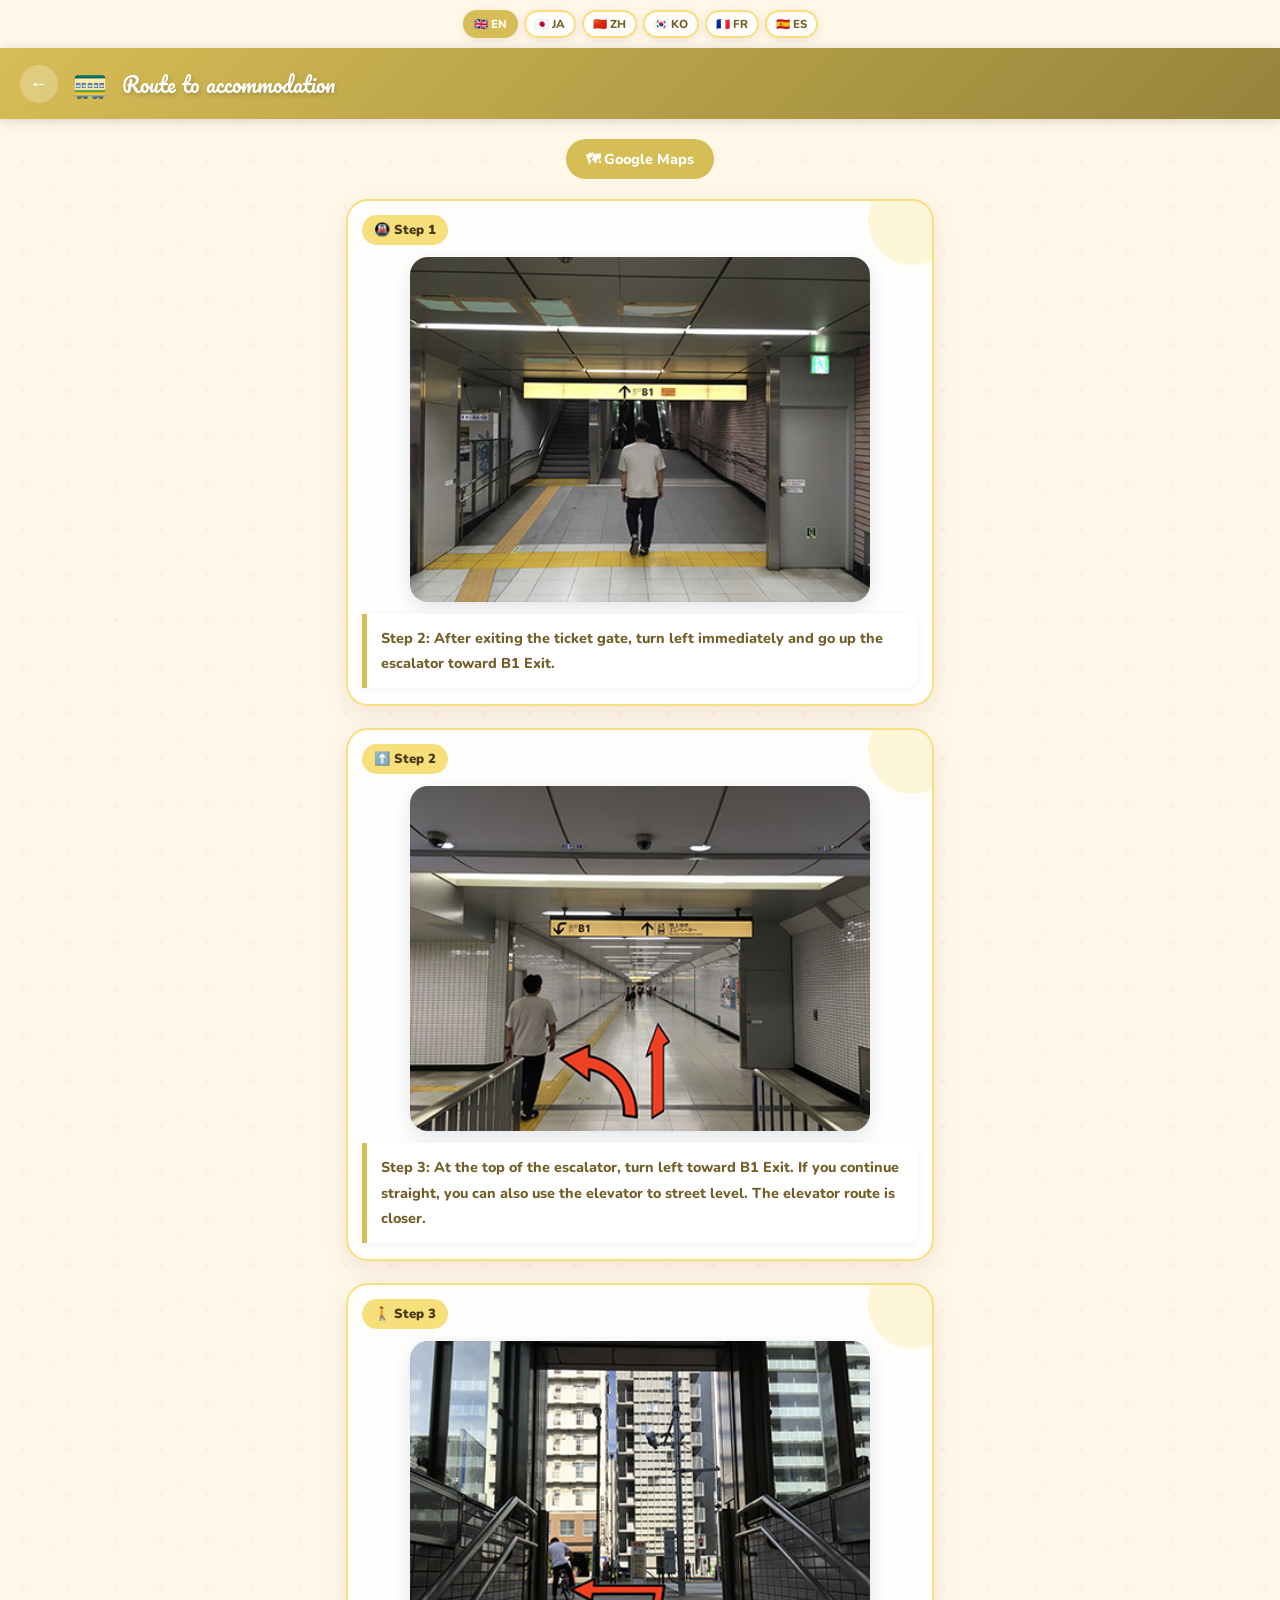
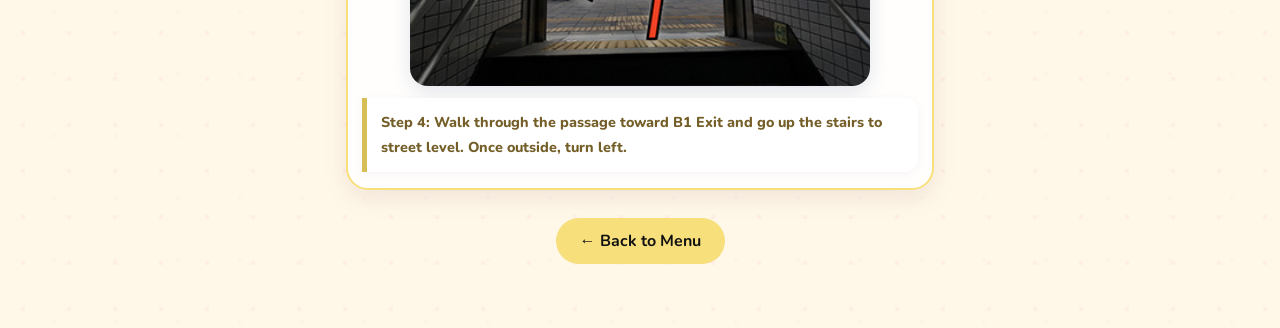
==== access/index.html @ 7f14ea4b "Make access page cuter" ====
<!DOCTYPE html>
<html lang="en">
<head>
<meta charset="UTF-8">
<link rel="icon" href="data:image/svg+xml,<svg xmlns='http://www.w3.org/2000/svg' viewBox='0 0 32 32'><rect width='32' height='32' rx='10' fill='%23fff1f6'/><rect x='20' y='7' width='3' height='6' rx='1.5' fill='none' stroke='%23d9467d' stroke-width='1.6'/><path d='M5,17 Q5,15 7,14 L16,6 L25,14 Q27,15 27,17 Z' fill='none' stroke='%23d9467d' stroke-width='2' stroke-linejoin='round' stroke-linecap='round'/><rect x='7' y='16' width='18' height='11' rx='2.5' fill='none' stroke='%23d9467d' stroke-width='2'/><path d='M14,27 L14,22 Q14,19.5 16,19.5 Q18,19.5 18,22 L18,27' fill='none' stroke='%23d9467d' stroke-width='1.6'/><circle cx='10.5' cy='21' r='2' fill='none' stroke='%23d9467d' stroke-width='1.5'/><circle cx='21.5' cy='21' r='2' fill='none' stroke='%23d9467d' stroke-width='1.5'/></svg>">
<meta name="viewport" content="width=device-width, initial-scale=1.0">
<title>Access — Maison Notle 103</title>
<link href="https://fonts.googleapis.com/css2?family=Nunito:wght@600;700;800;900&family=Pacifico&display=swap" rel="stylesheet">
<style>
  :root{--accent:#d7bd55;--accent-light:#f7df7c;--cream:#fff8e8;--text-dark:#4a3b16;--text-mid:#745f28;}
  *{box-sizing:border-box;margin:0;padding:0;}
  body{font-family:'Nunito',sans-serif;background:var(--cream);color:var(--text-dark);min-height:100vh;}
  .top-bar{background:linear-gradient(135deg,var(--accent) 0%,color-mix(in srgb,var(--accent) 70%,black) 100%);padding:16px 20px;display:flex;align-items:center;gap:14px;position:sticky;top:0;z-index:10;box-shadow:0 2px 12px rgba(0,0,0,0.15);}
  .back-btn{background:rgba(255,255,255,0.25);border:none;border-radius:50%;width:38px;height:38px;display:flex;align-items:center;justify-content:center;cursor:pointer;font-size:1.2rem;color:#fff;text-decoration:none;flex-shrink:0;transition:background 0.2s;}
  .back-btn:hover{background:rgba(255,255,255,0.4);}
  .top-title{font-family:'Pacifico',cursive;font-size:1.3rem;color:#fff;text-shadow:1px 2px 4px rgba(0,0,0,0.2);flex:1;}
  .top-emoji{font-size:1.8rem;}
  .content{padding:20px 16px 44px;max-width:620px;margin:0 auto;}
  .back-footer{text-align:center;margin-top:28px;padding-bottom:20px;}
  .back-footer a{display:inline-flex;align-items:center;gap:8px;color:#111;font-weight:700;font-size:1rem;text-decoration:none;background:var(--accent-light);padding:12px 24px;border-radius:50px;transition:opacity 0.2s;}
  .back-footer a:hover{opacity:0.8;}
  .lang-bar{display:flex;justify-content:center;gap:6px;padding:10px 16px;flex-wrap:wrap;background:var(--cream);}
  .lang-btn{border:2px solid var(--accent-light);background:rgba(255,255,255,0.92);border-radius:50px;padding:4px 9px;font-family:'Nunito',sans-serif;font-size:0.72rem;font-weight:800;color:var(--text-mid);cursor:pointer;transition:all 0.2s;box-shadow:0 2px 8px rgba(120,50,80,0.12);}
  .lang-btn.active{background:var(--accent);border-color:var(--accent);color:#fff;}
  .lang-btn:hover:not(.active){border-color:var(--accent);color:var(--accent);}
  .map-link{display:flex;width:max-content;margin-left:auto;margin-right:auto;align-items:center;gap:6px;margin-bottom:20px;background:var(--accent);color:#fff;text-decoration:none;padding:10px 20px;border-radius:50px;font-size:0.9rem;font-weight:800;transition:opacity 0.2s;}
  .map-link:hover{opacity:0.85;}
  .route-card{background:rgba(255,255,255,0.92);border-radius:22px;padding:14px 14px 16px;margin:18px 0 22px;box-shadow:0 8px 24px rgba(120,50,80,0.10);border:2px solid var(--accent-light);position:relative;overflow:hidden;}
  .route-card::before{content:"";position:absolute;right:-24px;top:-24px;width:88px;height:88px;border-radius:50%;background:var(--accent-light);opacity:.28;}
  .route-step-label{display:inline-flex;align-items:center;gap:6px;background:var(--accent-light);color:var(--text-dark);font-weight:900;font-size:.82rem;padding:6px 12px;border-radius:999px;margin-bottom:12px;position:relative;z-index:1;}
  .route-img{width:88%;max-width:460px;border-radius:18px;margin:0 auto 12px;display:block;box-shadow:0 6px 18px rgba(60,80,120,0.14);}
  .step-caption{background:#fff;border-left:5px solid var(--accent);border-radius:0 14px 14px 0;padding:12px 14px;font-size:0.9rem;line-height:1.75;color:var(--text-mid);font-weight:800;box-shadow:0 2px 10px rgba(120,50,80,0.06);position:relative;z-index:1;}
</style>
  <link rel="stylesheet" href="../assets/cute-pack.css">
  <style id="cute-pack-theme">:root{--cp-chip-a:#f4e5aa;--cp-chip-b:#fdf1f7;--cp-hover-shadow:rgba(241,214,107,.18);--cp-dot-1:rgba(249,168,212,.12);}</style>
</head>
<body>
<div class="lang-bar">
  <button class="lang-btn active" onclick="setLang('en',this)">🇬🇧 EN</button>
  <button class="lang-btn" onclick="setLang('ja',this)">🇯🇵 JA</button>
  <button class="lang-btn" onclick="setLang('zh',this)">🇨🇳 ZH</button>
  <button class="lang-btn" onclick="setLang('ko',this)">🇰🇷 KO</button>
  <button class="lang-btn" onclick="setLang('fr',this)">🇫🇷 FR</button>
  <button class="lang-btn" onclick="setLang('es',this)">🇪🇸 ES</button>
</div>
<div class="top-bar">
  <a href="../" class="back-btn">←</a>
  <span class="top-emoji">🚃</span>
  <div class="top-title">Route to accommodation</div>
</div>
<div class="content">
  <a class="map-link" href="https://maps.app.goo.gl/1h2nFA9giaqgtpFe7" target="_blank" data-i18n="mapLink">🗺 Google Maps</a>

  <div class="route-card">
    <div class="route-step-label">🚇 Step 1</div>
    <img src="./assets/higashi-shinjuku-route-2.jpg" class="route-img" alt="Higashi-Shinjuku route step 2">
    <p class="step-caption" data-i18n="step2">Step 2: After exiting the ticket gate, turn left immediately and go up the escalator toward B1 Exit.</p>
  </div>

  <div class="route-card">
    <div class="route-step-label">⬆️ Step 2</div>
    <img src="./assets/higashi-shinjuku-route-3.jpg" class="route-img" alt="Higashi-Shinjuku route step 3">
    <p class="step-caption" data-i18n="step3">Step 3: At the top of the escalator, turn left toward B1 Exit. If you continue straight, you can also use the elevator to street level. The elevator route is closer.</p>
  </div>

  <div class="route-card">
    <div class="route-step-label">🚶 Step 3</div>
    <img src="./assets/higashi-shinjuku-route-4.jpg" class="route-img" alt="Higashi-Shinjuku route step 4">
    <p class="step-caption" data-i18n="step4">Step 4: Walk through the passage toward B1 Exit and go up the stairs to street level. Once outside, turn left.</p>
  </div>

  <div class="back-footer">
    <a href="../" data-i18n="backToMenu">← Back to Menu</a>
  </div>
</div>
<script>
const S={
  'en':{pageTitle:'Route to accommodation',mapLink:'🗺 Google Maps',backToMenu:'← Back to Menu',step1:'Step 1: Get off at Higashi-Shinjuku Station on the Tokyo Metro Fukutoshin Line. B1 Exit is the closest exit.',step2:'Step 2: After exiting the ticket gate, turn left immediately and go up the escalator toward B1 Exit.',step3:'Step 3: At the top of the escalator, turn left toward B1 Exit. If you continue straight, you can also use the elevator to street level. The elevator route is closer.',step4:'Step 4: Walk through the passage toward B1 Exit and go up the stairs to street level. Once outside, turn left.'},
  'ja':{pageTitle:'宿泊施設までのルート',mapLink:'🗺 Google Maps',backToMenu:'← メニューへ戻る',step1:'1. 東京メトロ副都心線 東新宿駅を下車。B1出口を目指していただくと近いです。',step2:'2. 改札を出てすぐ左へ曲がり、B1出口へのエスカレーターを上ってください。',step3:'3. エスカレーターを上がり左に曲がるとB1出口へ向かいます。そのまままっすぐ進むと地上ゆきエレベーターへ向かいます。エレベーターをご利用いただいた方が近いです。',step4:'4. B1出口へ向かう通路を進み、階段をあがると地上へ出ます。そのまま左に曲がってください。'},
  'zh':{pageTitle:'前往住宿的路线',mapLink:'🗺 Google Maps',backToMenu:'← 返回菜单',step1:'步骤1：在东京Metro副都心线东新宿站下车。前往B1出口最近。',step2:'步骤2：出检票口后马上向左转，乘坐前往B1出口的扶梯上楼。',step3:'步骤3：上扶梯后向左转前往B1出口。继续直走也可以到达通往地面的电梯，乘坐电梯会更近。',step4:'步骤4：沿着通道前往B1出口，上楼梯到地面。到达地面后向左转。'},
  'ko':{pageTitle:'숙소까지 가는 길',mapLink:'🗺 Google Maps',backToMenu:'← 메뉴로 돌아가기',step1:'1단계: 도쿄메트로 후쿠토신선 히가시신주쿠역에서 하차하세요. B1 출구가 가장 가깝습니다.',step2:'2단계: 개찰구를 나와 바로 왼쪽으로 돌아 B1 출구 방면 에스컬레이터를 올라가세요.',step3:'3단계: 에스컬레이터를 올라간 뒤 왼쪽으로 돌면 B1 출구 방향입니다. 그대로 직진하면 지상행 엘리베이터도 이용할 수 있으며, 엘리베이터 이용이 더 가깝습니다.',step4:'4단계: B1 출구 방향 통로를 따라가 계단을 올라 지상으로 나옵니다. 밖으로 나오면 그대로 왼쪽으로 돌아주세요.'},
  'fr':{pageTitle:'Itineraire vers le logement',mapLink:'🗺 Google Maps',backToMenu:'← Retour au menu',step1:'Etape 1 : Descendez a la station Higashi-Shinjuku sur la ligne Tokyo Metro Fukutoshin. La sortie B1 est la plus proche.',step2:'Etape 2 : Apres les portiques, tournez immediatement a gauche et prenez l escalator vers la sortie B1.',step3:'Etape 3 : En haut de l escalator, tournez a gauche vers la sortie B1. En allant tout droit, vous pouvez aussi prendre l ascenseur vers la rue. L ascenseur est plus proche.',step4:'Etape 4 : Avancez dans le passage vers la sortie B1 et montez les escaliers jusqu a la rue. Une fois dehors, tournez a gauche.'},
  'es':{pageTitle:'Ruta al alojamiento',mapLink:'🗺 Google Maps',backToMenu:'← Volver al menú',step1:'Paso 1: Baje en la estacion Higashi-Shinjuku de la linea Tokyo Metro Fukutoshin. La salida B1 es la mas cercana.',step2:'Paso 2: Al salir por las puertas de billetes, gire inmediatamente a la izquierda y suba por la escalera mecanica hacia la salida B1.',step3:'Paso 3: Al subir la escalera mecanica, gire a la izquierda hacia la salida B1. Si sigue recto, tambien puede ir al ascensor hacia la calle. El ascensor es mas cercano.',step4:'Paso 4: Avance por el pasillo hacia la salida B1 y suba las escaleras hasta la calle. Al salir, gire a la izquierda.'}
};
function setLang(l,btn){document.querySelectorAll('.lang-btn').forEach(b=>b.classList.remove('active'));btn.classList.add('active');const t=S[l];if(!t)return;document.querySelectorAll('[data-i18n]').forEach(el=>{const k=el.getAttribute('data-i18n');if(k in t)el.textContent=t[k];});}
setLang('en',document.querySelector('.lang-btn.active'));
</script>
  <script src="../assets/cute-pack.js" defer></script>
</body>
</html>
---- assets/cute-pack.css ----
/* ==== Cute Pack: shared lightweight decorations (no deps) ==== */
:root {
  --cp-chip-a: #eaf6ff;
  --cp-chip-b: #fdf1f7;
  --cp-hover-shadow: rgba(80, 140, 200, .18);
  --cp-dot-1: rgba(140, 190, 240, .10);
  --cp-dot-2: rgba(255, 170, 200, .08);
  --cp-sparkle: #ffb6d1;
}

@media (prefers-reduced-motion: no-preference) {
  .hero-house,
  .hero .mark,
  header.hero .mark,
  body:not(.cp-emergency) .top-emoji,
  body:not(.cp-emergency) .top h1 span[aria-hidden="true"] {
    display: inline-block;
    animation: cp-bob 3s ease-in-out infinite;
    will-change: transform;
  }

  @keyframes cp-bob {
    0%, 100% { transform: translateY(0) rotate(-2deg); }
    50% { transform: translateY(-8px) rotate(2deg); }
  }

  .pl-icon {
    display: inline-block;
    animation: cp-wiggle 4s ease-in-out infinite;
    will-change: transform;
  }

  .pl-btn:nth-child(2) .pl-icon { animation-delay: .6s; }
  .pl-btn:nth-child(3) .pl-icon { animation-delay: 1.2s; }
  .pl-btn:nth-child(4) .pl-icon { animation-delay: 1.8s; }

  @keyframes cp-wiggle {
    0%, 88%, 100% { transform: rotate(0); }
    90% { transform: rotate(-8deg) scale(1.08); }
    94% { transform: rotate(8deg) scale(1.08); }
    98% { transform: rotate(-4deg); }
  }

  .wifi-card,
  .wifi {
    position: relative;
    overflow: hidden;
  }

  .wifi-card::after,
  .wifi::after {
    content: '';
    position: absolute;
    top: 0;
    left: -80%;
    width: 50%;
    height: 100%;
    background: linear-gradient(105deg, transparent, rgba(255,255,255,.35), transparent);
    animation: cp-shine 5s ease-in-out infinite;
    pointer-events: none;
  }

  @keyframes cp-shine {
    0%, 70% { transform: translateX(0); opacity: 1; }
    85%, 100% { transform: translateX(420%); opacity: 1; }
  }

  .cp-reveal {
    opacity: 0;
    transform: translateY(14px) scale(.98);
    transition: opacity .5s ease, transform .5s cubic-bezier(.34, 1.56, .64, 1);
  }

  .cp-reveal.cp-in {
    opacity: 1;
    transform: none;
  }

  .chat-avatar {
    animation: cp-hop 6s ease-in-out infinite;
    will-change: transform;
  }

  @keyframes cp-hop {
    0%, 92%, 100% { transform: translateY(0); }
    94% { transform: translateY(-5px); }
    97% { transform: translateY(0); }
    98.5% { transform: translateY(-2px); }
  }
}

@media (prefers-reduced-motion: reduce) {
  .hero-house,
  .hero .mark,
  header.hero .mark,
  .top-emoji,
  .pl-icon,
  .chat-avatar,
  .wifi-card::after,
  .wifi::after {
    animation: none !important;
  }

  .cp-reveal,
  .cp-reveal.cp-in {
    opacity: 1 !important;
    transform: none !important;
    transition: none !important;
  }
}

.pl-btn,
.chip,
.em-btn,
.lang-btn,
.back-btn,
.back,
.back-footer a,
.maps-btn,
.map-link,
.wifi-row,
.qr-toggle,
.send-btn {
  transition: transform .15s cubic-bezier(.34, 1.56, .64, 1), box-shadow .15s;
}

.pl-btn:active,
.chip:active,
.em-btn:active,
.lang-btn:active,
.back-btn:active,
.back:active,
.back-footer a:active,
.maps-btn:active,
.map-link:active,
.wifi-row:active,
.qr-toggle:active,
.send-btn:active {
  transform: scale(.94);
}

.pl-btn:hover,
.back:hover,
.back-footer a:hover,
.maps-btn:hover,
.map-link:hover,
.wifi-row:hover,
.qr-toggle:hover {
  transform: translateY(-3px) scale(1.02);
  box-shadow: 0 10px 24px var(--cp-hover-shadow);
}

.pl-icon-wrap {
  background: linear-gradient(135deg, var(--cp-chip-a), var(--cp-chip-b)) !important;
  border-radius: 50%;
  box-shadow: inset 0 0 0 3px #fff, 0 3px 8px rgba(120, 160, 220, .15);
}

body {
  background-image:
    radial-gradient(var(--cp-dot-1) 2.5px, transparent 2.5px),
    radial-gradient(var(--cp-dot-2) 2px, transparent 2px);
  background-size: 46px 46px, 62px 62px;
  background-position: 0 0, 23px 31px;
}

.menu-group-title::after {
  content: ' ✦';
  font-size: .7em;
  color: var(--cp-sparkle);
  vertical-align: super;
}
/* ==== /Cute Pack ==== */
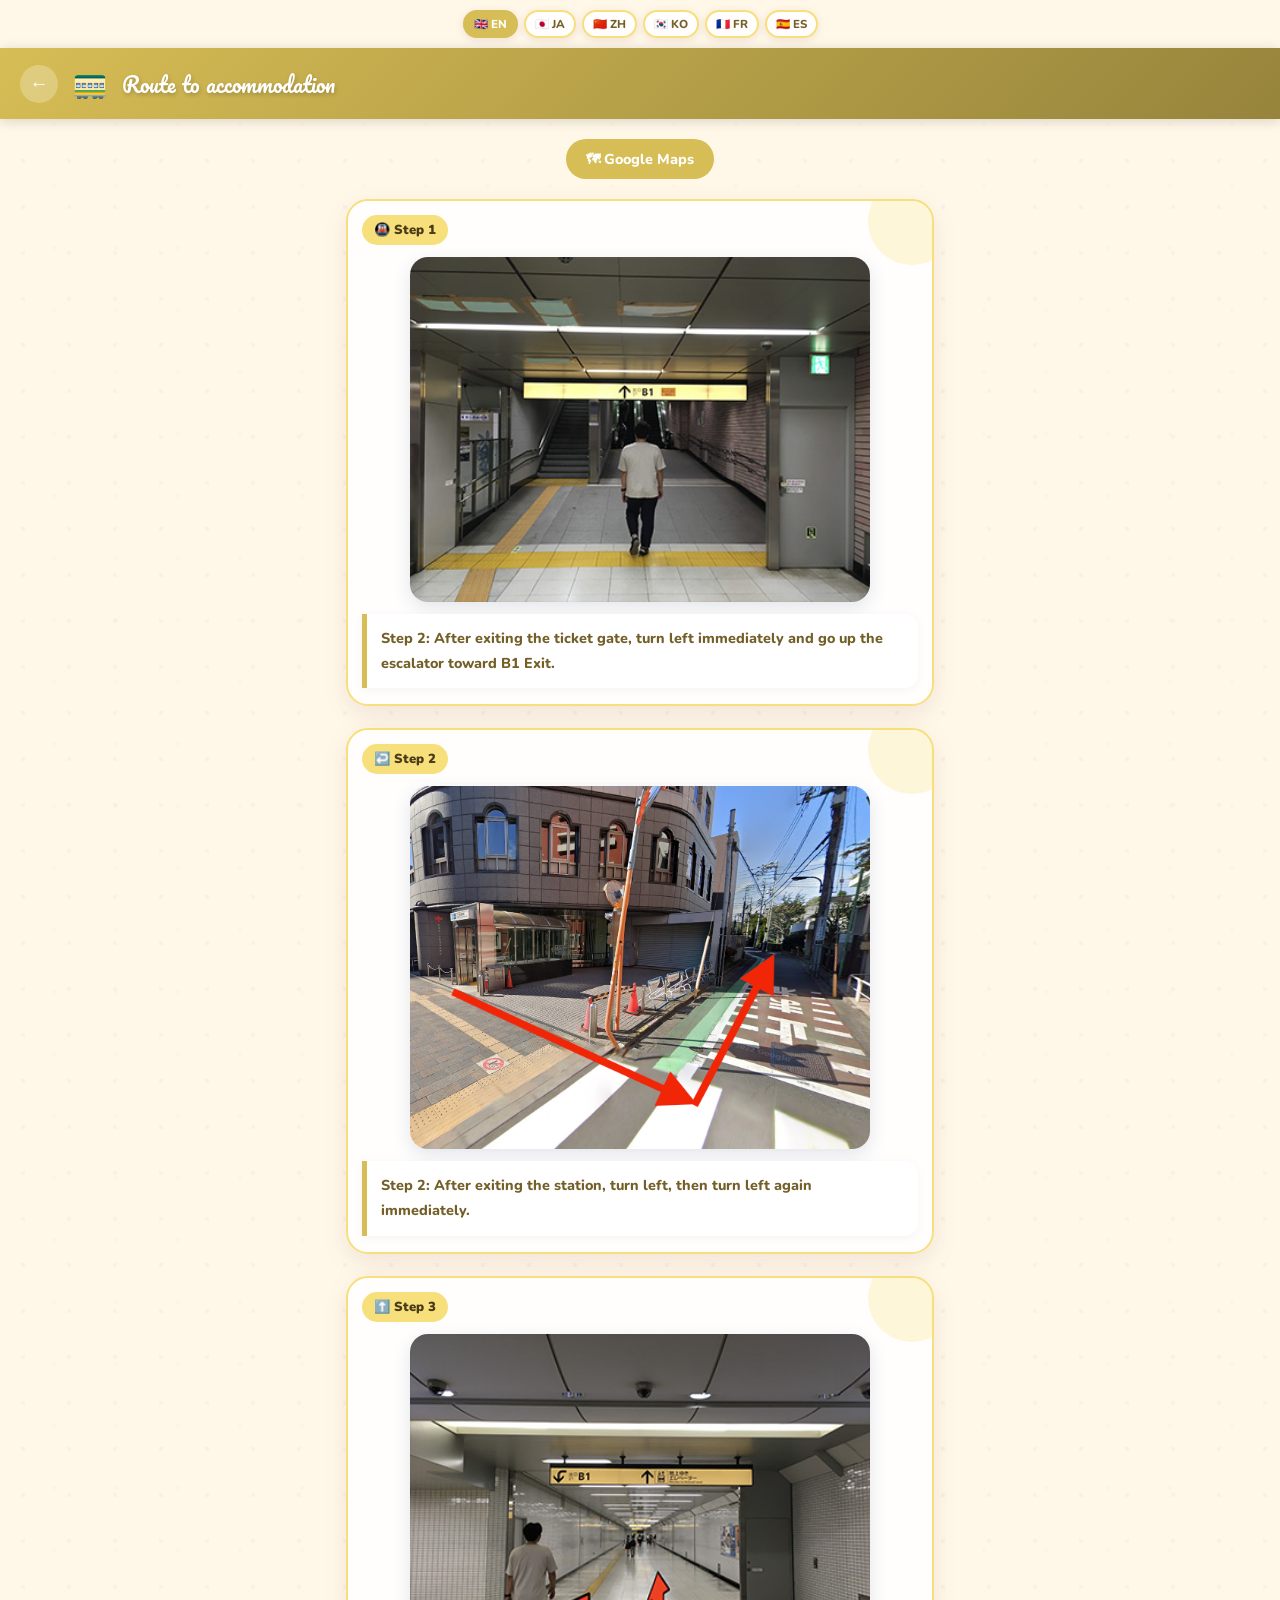
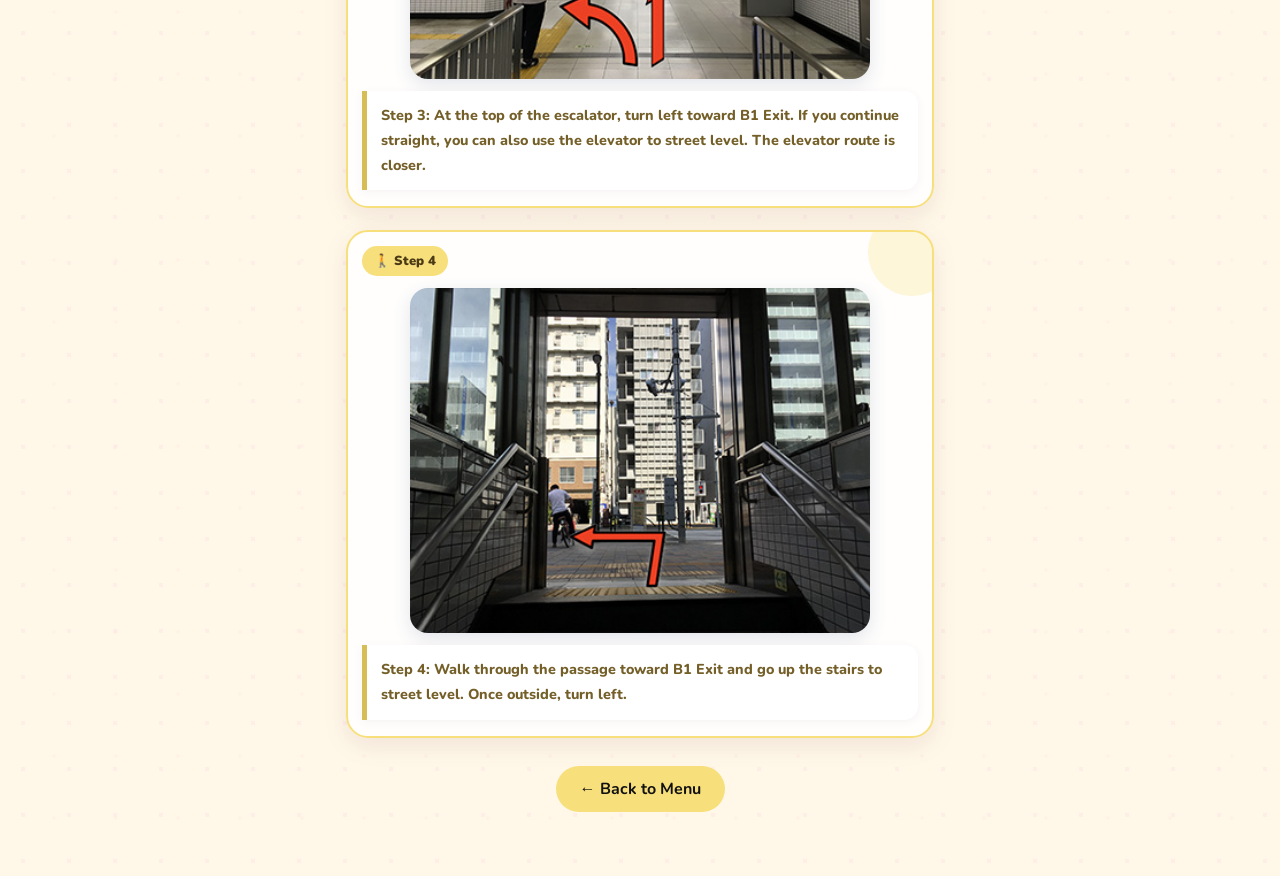
==== commit 07ca0b7f: "Add station turn route step" ====
--- a/access/index.html
+++ b/access/index.html
@@ -53,18 +53,24 @@
 
   <div class="route-card">
     <div class="route-step-label">🚇 Step 1</div>
-    <img src="./assets/higashi-shinjuku-route-2.jpg" class="route-img" alt="Higashi-Shinjuku route step 2">
-    <p class="step-caption" data-i18n="step2">Step 2: After exiting the ticket gate, turn left immediately and go up the escalator toward B1 Exit.</p>
+    <img src="./assets/higashi-shinjuku-route-2.jpg" class="route-img" alt="Higashi-Shinjuku route step 1">
+    <p class="step-caption" data-i18n="step2">Step 1: After exiting the ticket gate, turn left immediately and go up the escalator toward B1 Exit.</p>
   </div>
 
   <div class="route-card">
-    <div class="route-step-label">⬆️ Step 2</div>
+    <div class="route-step-label">↩️ Step 2</div>
+    <img src="[data-uri]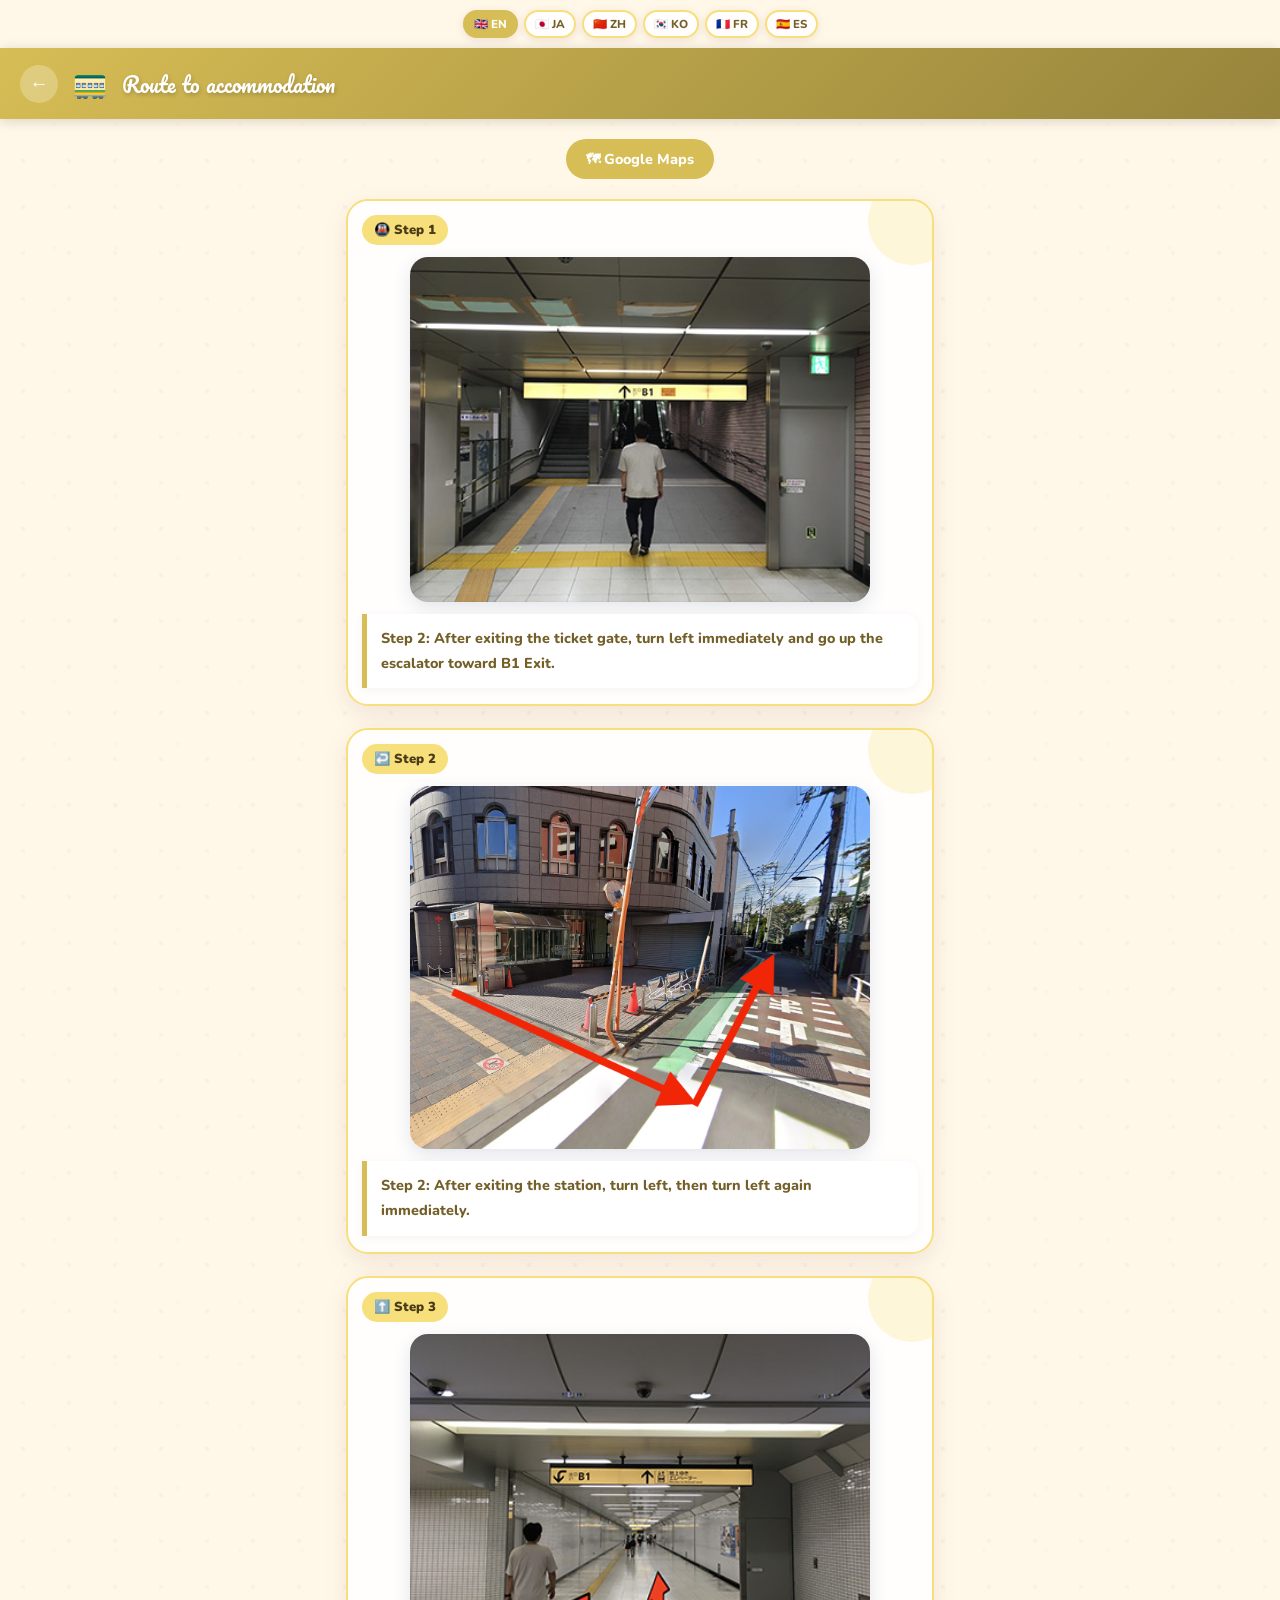
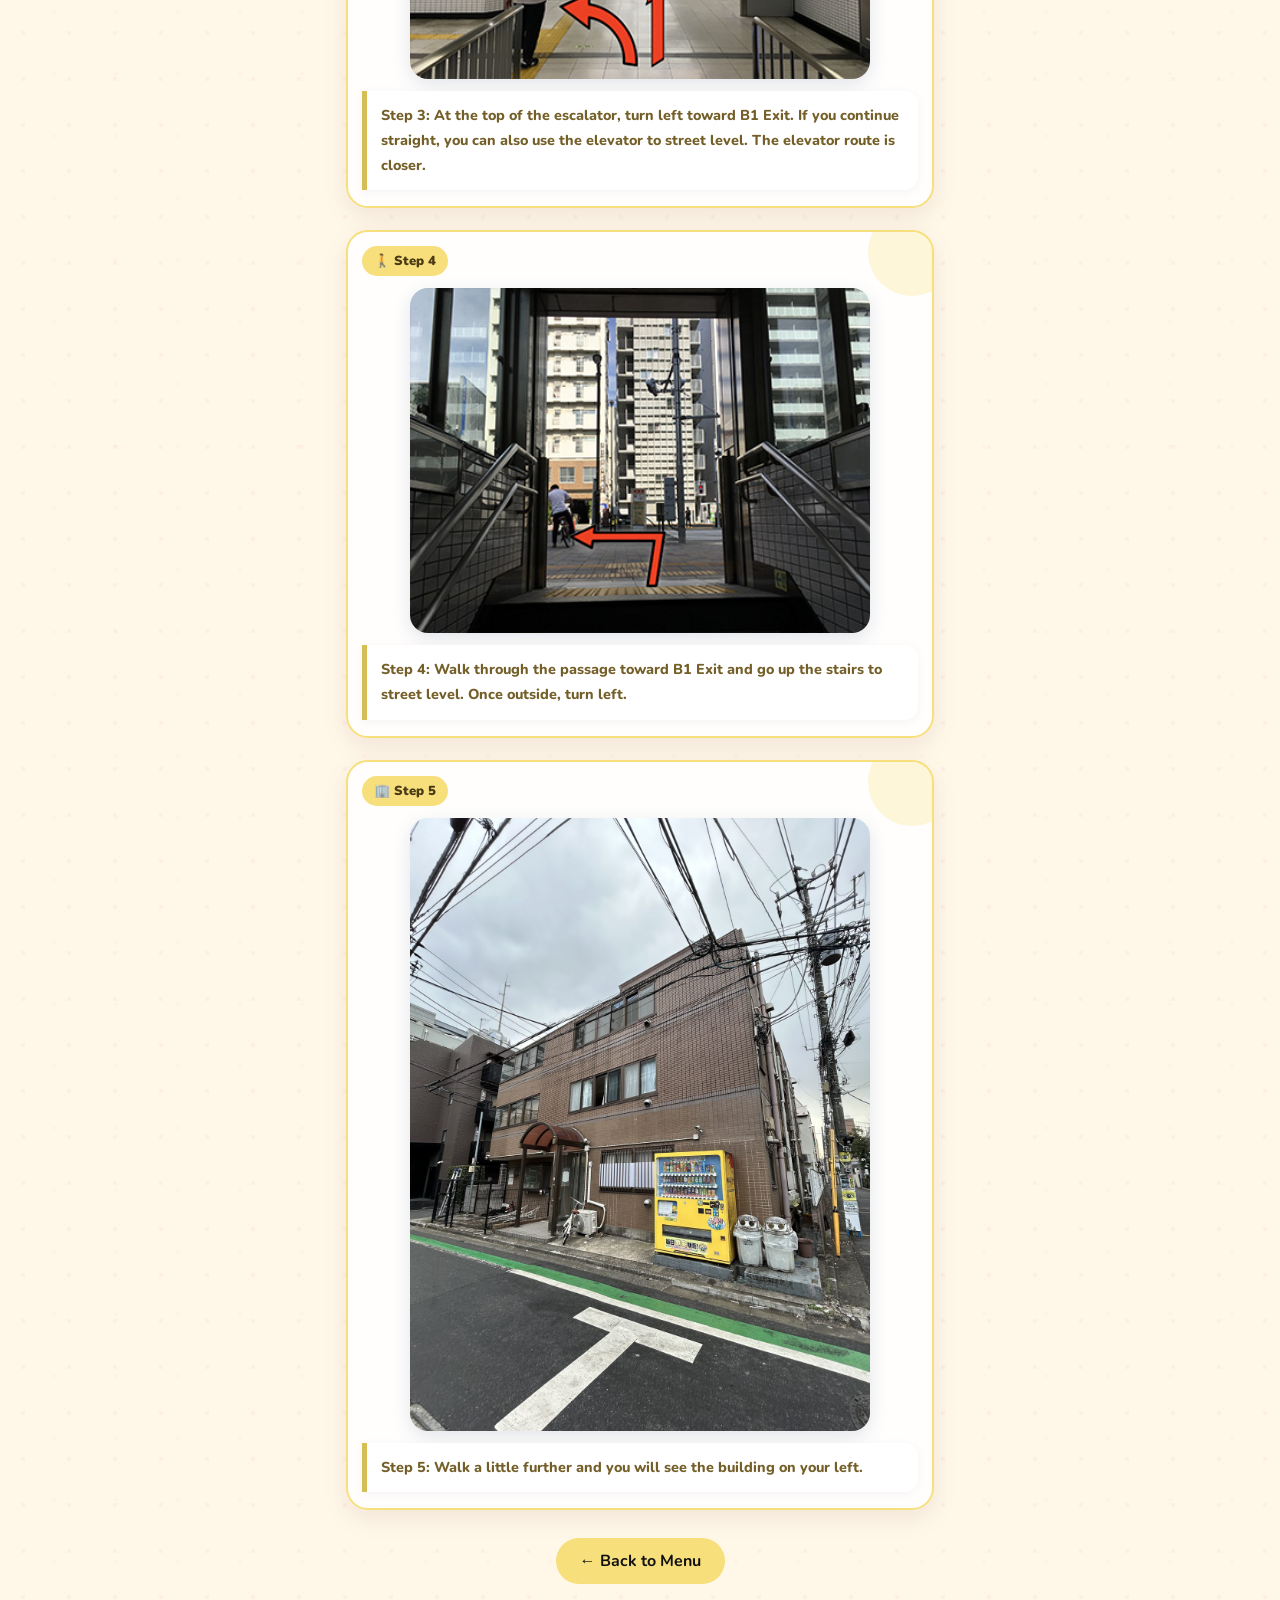
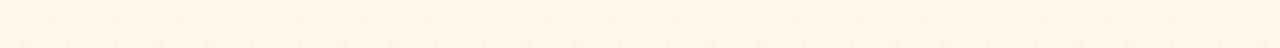
==== commit deb6c18e: "Add building on left route step" ====
--- a/access/index.html
+++ b/access/index.html
@@ -75,6 +75,12 @@
     <p class="step-caption" data-i18n="step4">Step 4: Walk through the passage toward B1 Exit and go up the stairs to street level. Once outside, turn left.</p>
   </div>
 
+  <div class="route-card">
+    <div class="route-step-label">🏢 Step 5</div>
+    <img src="[data-uri]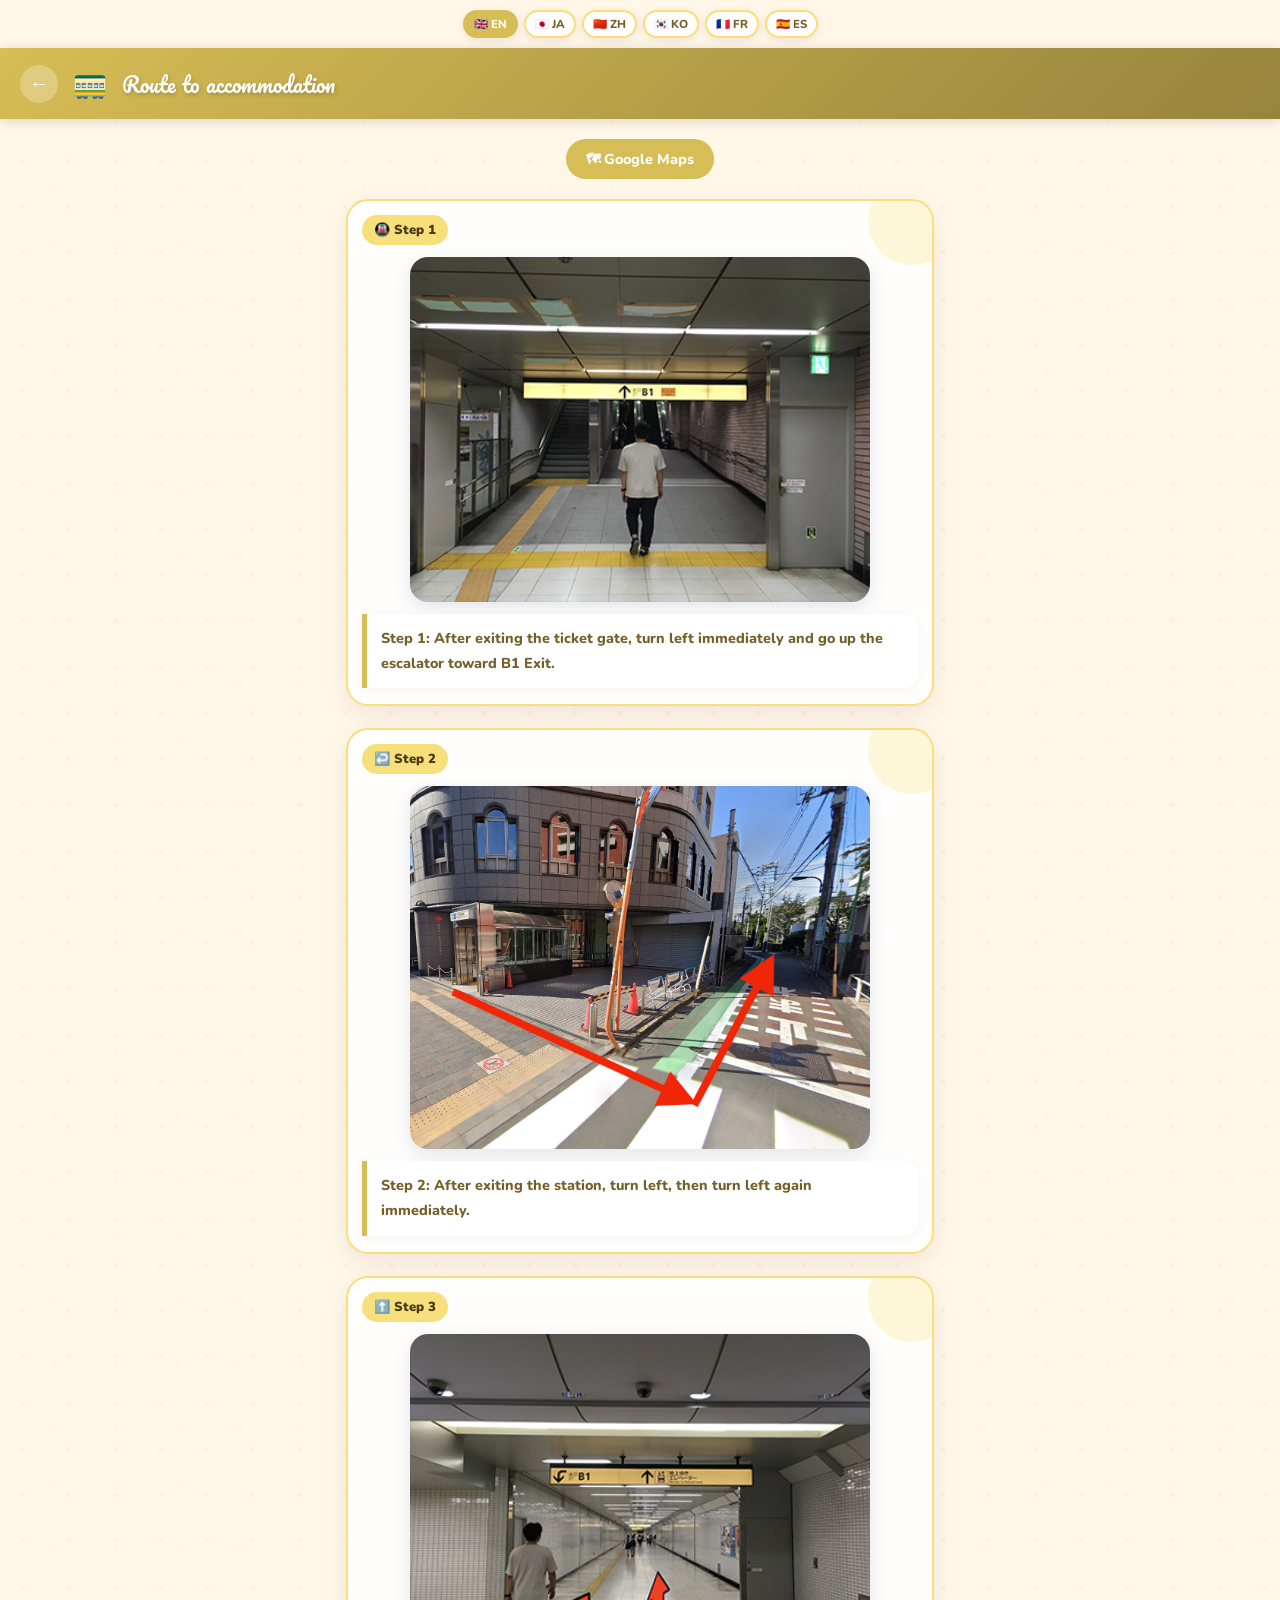
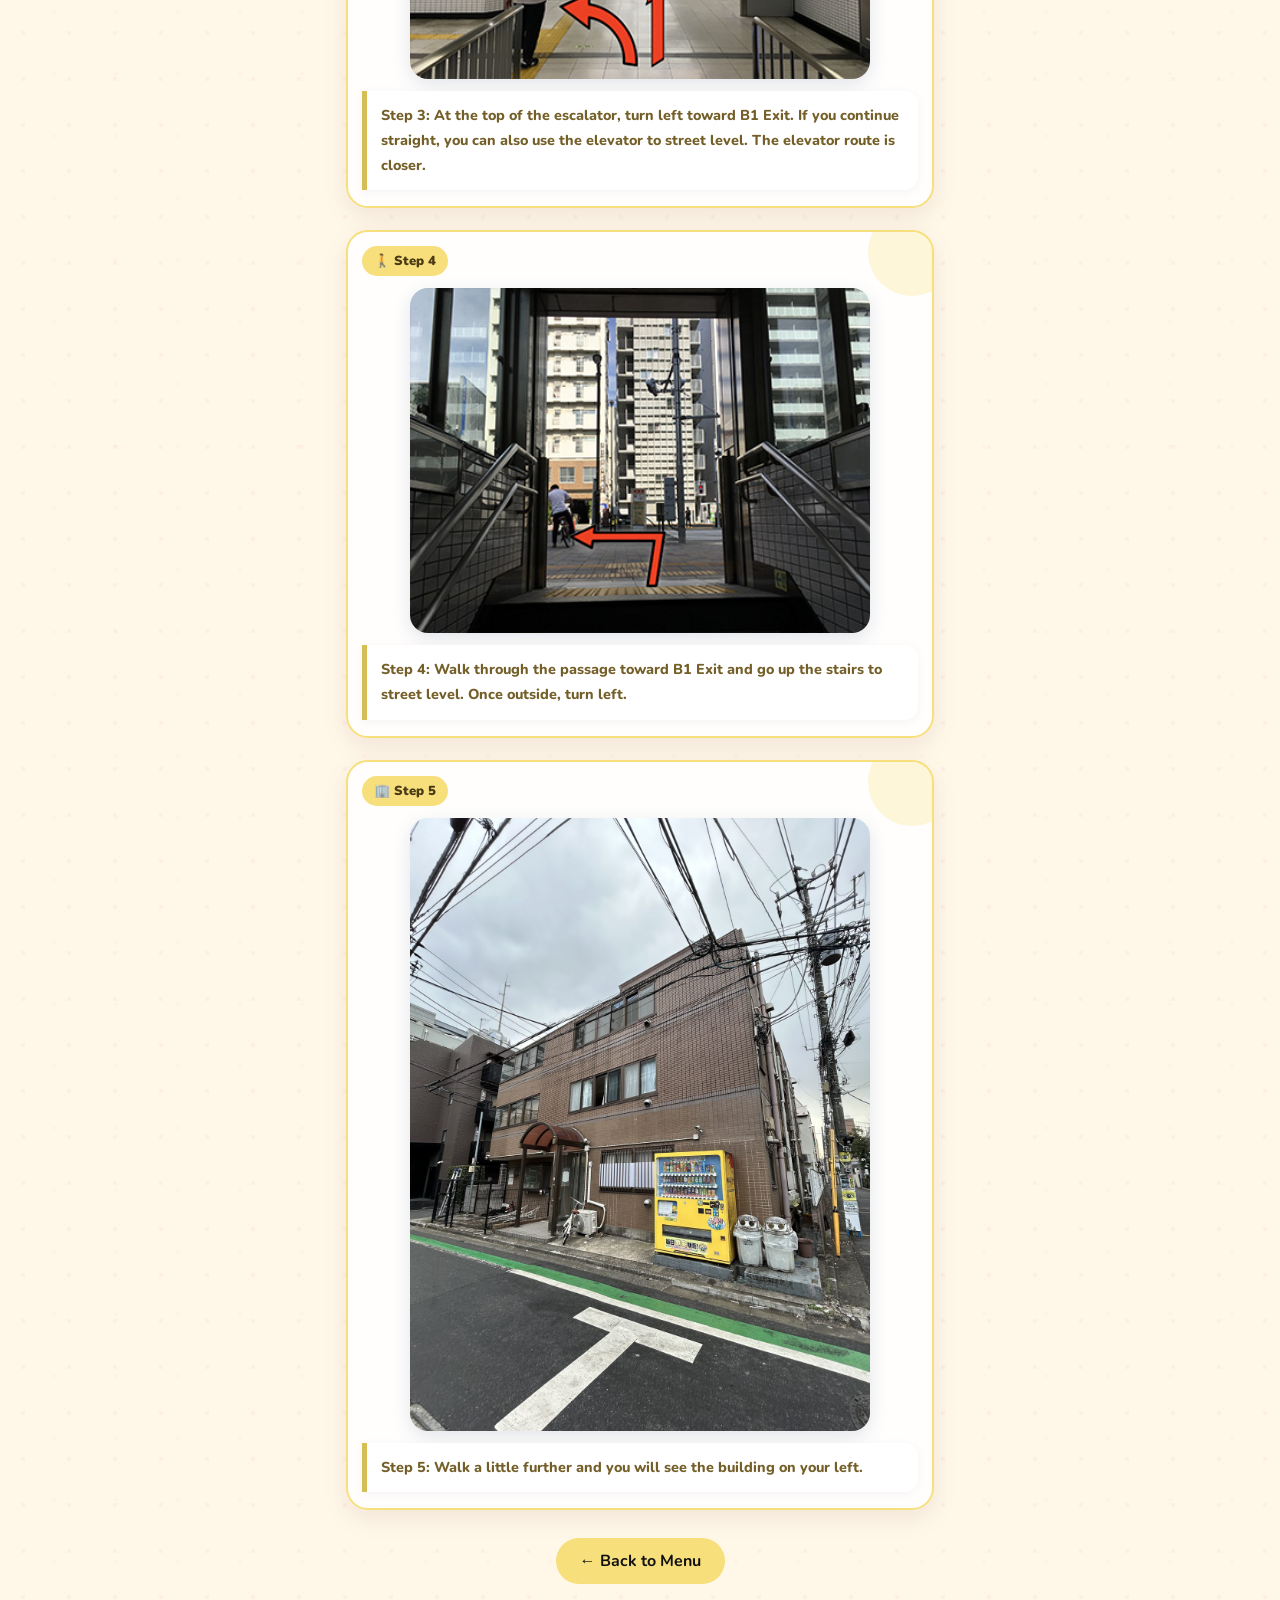
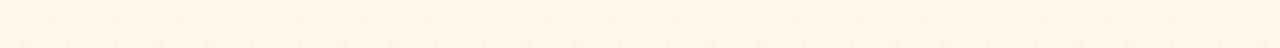
==== commit ad40e6c7: "Fix access step numbering" ====
--- a/access/index.html
+++ b/access/index.html
@@ -54,7 +54,7 @@
   <div class="route-card">
     <div class="route-step-label">🚇 Step 1</div>
     <img src="./assets/higashi-shinjuku-route-2.jpg" class="route-img" alt="Higashi-Shinjuku route step 1">
-    <p class="step-caption" data-i18n="step2">Step 1: After exiting the ticket gate, turn left immediately and go up the escalator toward B1 Exit.</p>
+    <p class="step-caption" data-i18n="step1">Step 1: After exiting the ticket gate, turn left immediately and go up the escalator toward B1 Exit.</p>
   </div>
 
   <div class="route-card">
@@ -87,12 +87,12 @@
 </div>
 <script>
 const S={
-  'en':{pageTitle:'Route to accommodation',mapLink:'🗺 Google Maps',backToMenu:'← Back to Menu',step1:'Step 1: Get off at Higashi-Shinjuku Station on the Tokyo Metro Fukutoshin Line. B1 Exit is the closest exit.',step2:'Step 2: After exiting the ticket gate, turn left immediately and go up the escalator toward B1 Exit.',step3:'Step 3: At the top of the escalator, turn left toward B1 Exit. If you continue straight, you can also use the elevator to street level. The elevator route is closer.',step4:'Step 4: Walk through the passage toward B1 Exit and go up the stairs to street level. Once outside, turn left.'},
-  'ja':{pageTitle:'宿泊施設までのルート',mapLink:'🗺 Google Maps',backToMenu:'← メニューへ戻る',step1:'1. 東京メトロ副都心線 東新宿駅を下車。B1出口を目指していただくと近いです。',step2:'2. 改札を出てすぐ左へ曲がり、B1出口へのエスカレーターを上ってください。',step3:'3. エスカレーターを上がり左に曲がるとB1出口へ向かいます。そのまままっすぐ進むと地上ゆきエレベーターへ向かいます。エレベーターをご利用いただいた方が近いです。',step4:'4. B1出口へ向かう通路を進み、階段をあがると地上へ出ます。そのまま左に曲がってください。'},
-  'zh':{pageTitle:'前往住宿的路线',mapLink:'🗺 Google Maps',backToMenu:'← 返回菜单',step1:'步骤1：在东京Metro副都心线东新宿站下车。前往B1出口最近。',step2:'步骤2：出检票口后马上向左转，乘坐前往B1出口的扶梯上楼。',step3:'步骤3：上扶梯后向左转前往B1出口。继续直走也可以到达通往地面的电梯，乘坐电梯会更近。',step4:'步骤4：沿着通道前往B1出口，上楼梯到地面。到达地面后向左转。'},
-  'ko':{pageTitle:'숙소까지 가는 길',mapLink:'🗺 Google Maps',backToMenu:'← 메뉴로 돌아가기',step1:'1단계: 도쿄메트로 후쿠토신선 히가시신주쿠역에서 하차하세요. B1 출구가 가장 가깝습니다.',step2:'2단계: 개찰구를 나와 바로 왼쪽으로 돌아 B1 출구 방면 에스컬레이터를 올라가세요.',step3:'3단계: 에스컬레이터를 올라간 뒤 왼쪽으로 돌면 B1 출구 방향입니다. 그대로 직진하면 지상행 엘리베이터도 이용할 수 있으며, 엘리베이터 이용이 더 가깝습니다.',step4:'4단계: B1 출구 방향 통로를 따라가 계단을 올라 지상으로 나옵니다. 밖으로 나오면 그대로 왼쪽으로 돌아주세요.'},
-  'fr':{pageTitle:'Itineraire vers le logement',mapLink:'🗺 Google Maps',backToMenu:'← Retour au menu',step1:'Etape 1 : Descendez a la station Higashi-Shinjuku sur la ligne Tokyo Metro Fukutoshin. La sortie B1 est la plus proche.',step2:'Etape 2 : Apres les portiques, tournez immediatement a gauche et prenez l escalator vers la sortie B1.',step3:'Etape 3 : En haut de l escalator, tournez a gauche vers la sortie B1. En allant tout droit, vous pouvez aussi prendre l ascenseur vers la rue. L ascenseur est plus proche.',step4:'Etape 4 : Avancez dans le passage vers la sortie B1 et montez les escaliers jusqu a la rue. Une fois dehors, tournez a gauche.'},
-  'es':{pageTitle:'Ruta al alojamiento',mapLink:'🗺 Google Maps',backToMenu:'← Volver al menú',step1:'Paso 1: Baje en la estacion Higashi-Shinjuku de la linea Tokyo Metro Fukutoshin. La salida B1 es la mas cercana.',step2:'Paso 2: Al salir por las puertas de billetes, gire inmediatamente a la izquierda y suba por la escalera mecanica hacia la salida B1.',step3:'Paso 3: Al subir la escalera mecanica, gire a la izquierda hacia la salida B1. Si sigue recto, tambien puede ir al ascensor hacia la calle. El ascensor es mas cercano.',step4:'Paso 4: Avance por el pasillo hacia la salida B1 y suba las escaleras hasta la calle. Al salir, gire a la izquierda.'}
+  'en':{pageTitle:'Route to accommodation',mapLink:'🗺 Google Maps',backToMenu:'← Back to Menu',step1:'Step 1: After exiting the ticket gate, turn left immediately and go up the escalator toward B1 Exit.',step2:'Step 2: After exiting the ticket gate, turn left immediately and go up the escalator toward B1 Exit.',step3:'Step 3: At the top of the escalator, turn left toward B1 Exit. If you continue straight, you can also use the elevator to street level. The elevator route is closer.',step4:'Step 4: Walk through the passage toward B1 Exit and go up the stairs to street level. Once outside, turn left.'},
+  'ja':{pageTitle:'宿泊施設までのルート',mapLink:'🗺 Google Maps',backToMenu:'← メニューへ戻る',step1:'1. 改札を出てすぐ左へ曲がり、B1出口へのエスカレーターを上ってください。',step2:'2. 改札を出てすぐ左へ曲がり、B1出口へのエスカレーターを上ってください。',step3:'3. エスカレーターを上がり左に曲がるとB1出口へ向かいます。そのまままっすぐ進むと地上ゆきエレベーターへ向かいます。エレベーターをご利用いただいた方が近いです。',step4:'4. B1出口へ向かう通路を進み、階段をあがると地上へ出ます。そのまま左に曲がってください。'},
+  'zh':{pageTitle:'前往住宿的路线',mapLink:'🗺 Google Maps',backToMenu:'← 返回菜单',step1:'步骤1：出检票口后马上向左转，乘坐前往B1出口的扶梯上楼。',step2:'步骤2：出检票口后马上向左转，乘坐前往B1出口的扶梯上楼。',step3:'步骤3：上扶梯后向左转前往B1出口。继续直走也可以到达通往地面的电梯，乘坐电梯会更近。',step4:'步骤4：沿着通道前往B1出口，上楼梯到地面。到达地面后向左转。'},
+  'ko':{pageTitle:'숙소까지 가는 길',mapLink:'🗺 Google Maps',backToMenu:'← 메뉴로 돌아가기',step1:'1단계: 개찰구를 나와 바로 왼쪽으로 돌아 B1 출구 방면 에스컬레이터를 올라가세요.',step2:'2단계: 개찰구를 나와 바로 왼쪽으로 돌아 B1 출구 방면 에스컬레이터를 올라가세요.',step3:'3단계: 에스컬레이터를 올라간 뒤 왼쪽으로 돌면 B1 출구 방향입니다. 그대로 직진하면 지상행 엘리베이터도 이용할 수 있으며, 엘리베이터 이용이 더 가깝습니다.',step4:'4단계: B1 출구 방향 통로를 따라가 계단을 올라 지상으로 나옵니다. 밖으로 나오면 그대로 왼쪽으로 돌아주세요.'},
+  'fr':{pageTitle:'Itineraire vers le logement',mapLink:'🗺 Google Maps',backToMenu:'← Retour au menu',step1:'Etape 1 : Apres les portiques, tournez immediatement a gauche et prenez l escalator vers la sortie B1.',step2:'Etape 2 : Apres les portiques, tournez immediatement a gauche et prenez l escalator vers la sortie B1.',step3:'Etape 3 : En haut de l escalator, tournez a gauche vers la sortie B1. En allant tout droit, vous pouvez aussi prendre l ascenseur vers la rue. L ascenseur est plus proche.',step4:'Etape 4 : Avancez dans le passage vers la sortie B1 et montez les escaliers jusqu a la rue. Une fois dehors, tournez a gauche.'},
+  'es':{pageTitle:'Ruta al alojamiento',mapLink:'🗺 Google Maps',backToMenu:'← Volver al menú',step1:'Paso 1: Al salir por las puertas de billetes, gire inmediatamente a la izquierda y suba por la escalera mecanica hacia la salida B1.',step2:'Paso 2: Al salir por las puertas de billetes, gire inmediatamente a la izquierda y suba por la escalera mecanica hacia la salida B1.',step3:'Paso 3: Al subir la escalera mecanica, gire a la izquierda hacia la salida B1. Si sigue recto, tambien puede ir al ascensor hacia la calle. El ascensor es mas cercano.',step4:'Paso 4: Avance por el pasillo hacia la salida B1 y suba las escaleras hasta la calle. Al salir, gire a la izquierda.'}
 };
 function setLang(l,btn){document.querySelectorAll('.lang-btn').forEach(b=>b.classList.remove('active'));btn.classList.add('active');const t=S[l];if(!t)return;document.querySelectorAll('[data-i18n]').forEach(el=>{const k=el.getAttribute('data-i18n');if(k in t)el.textContent=t[k];});}
 setLang('en',document.querySelector('.lang-btn.active'));
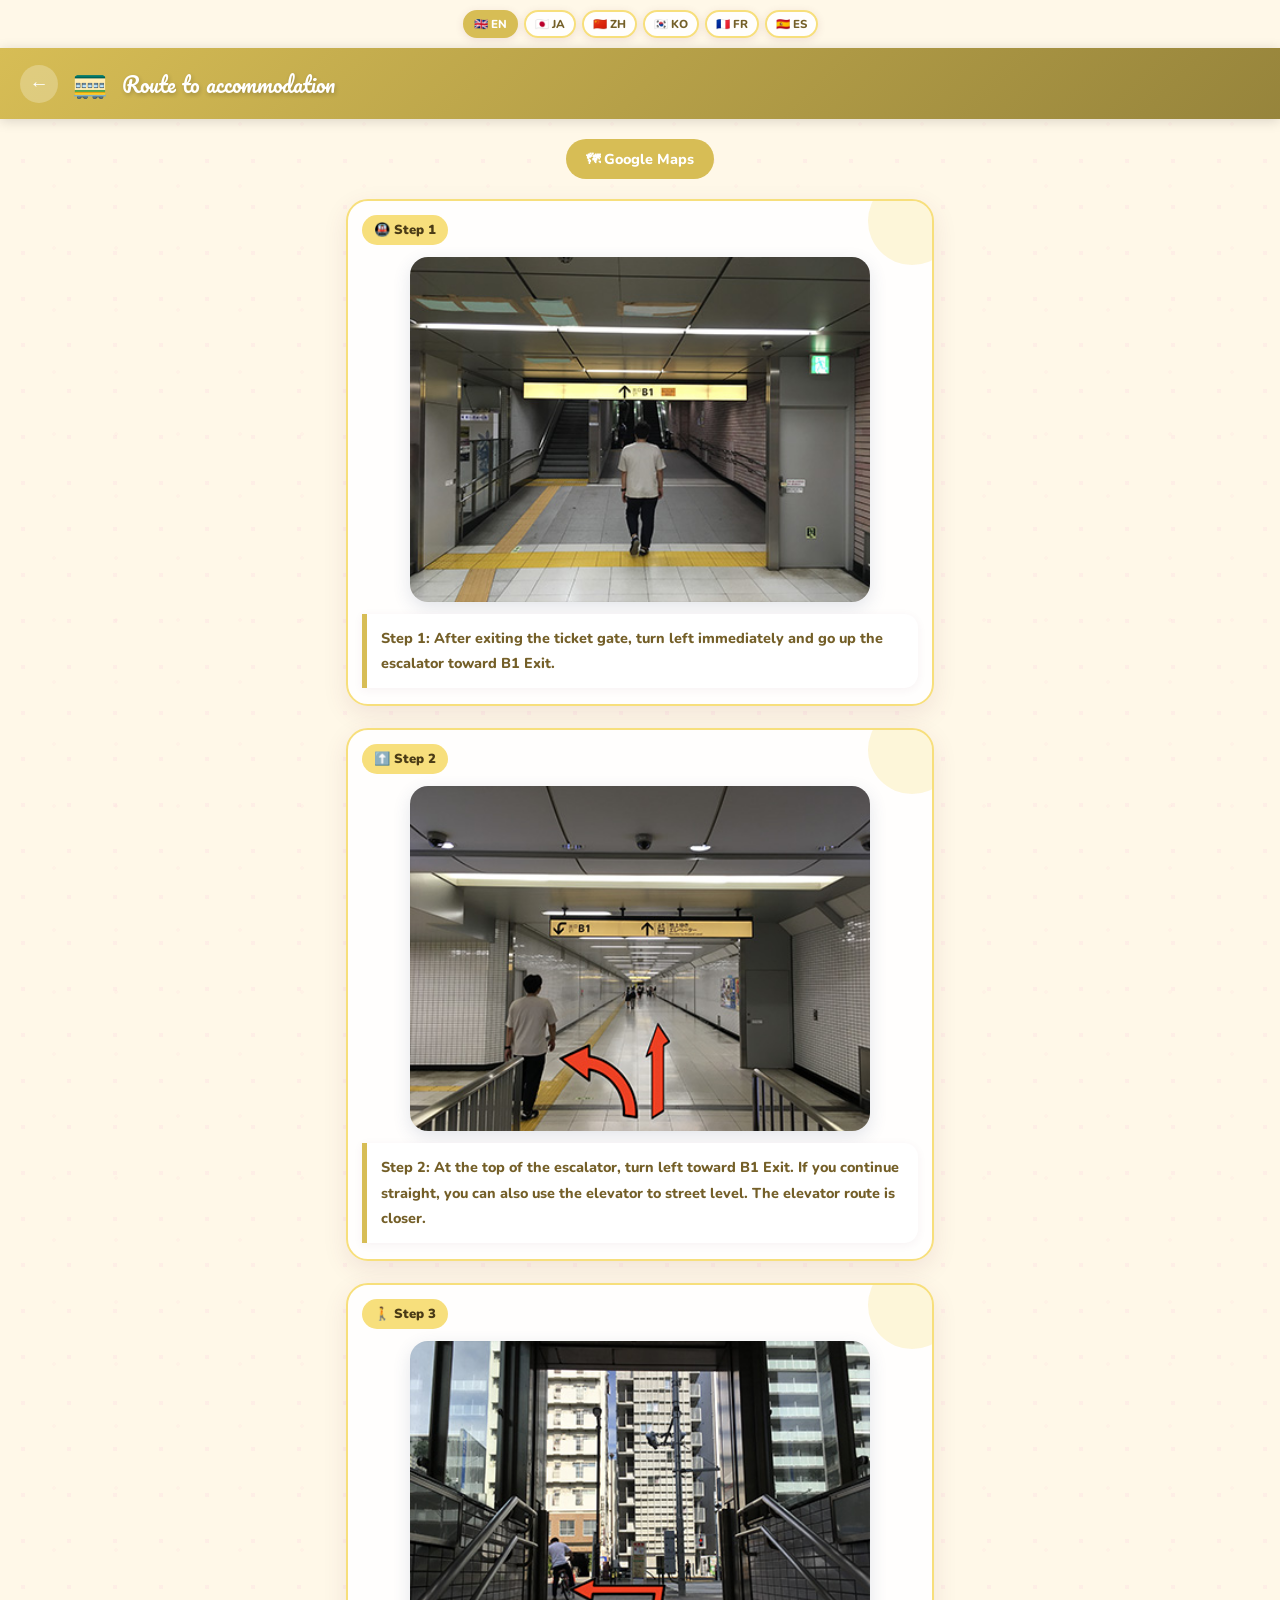
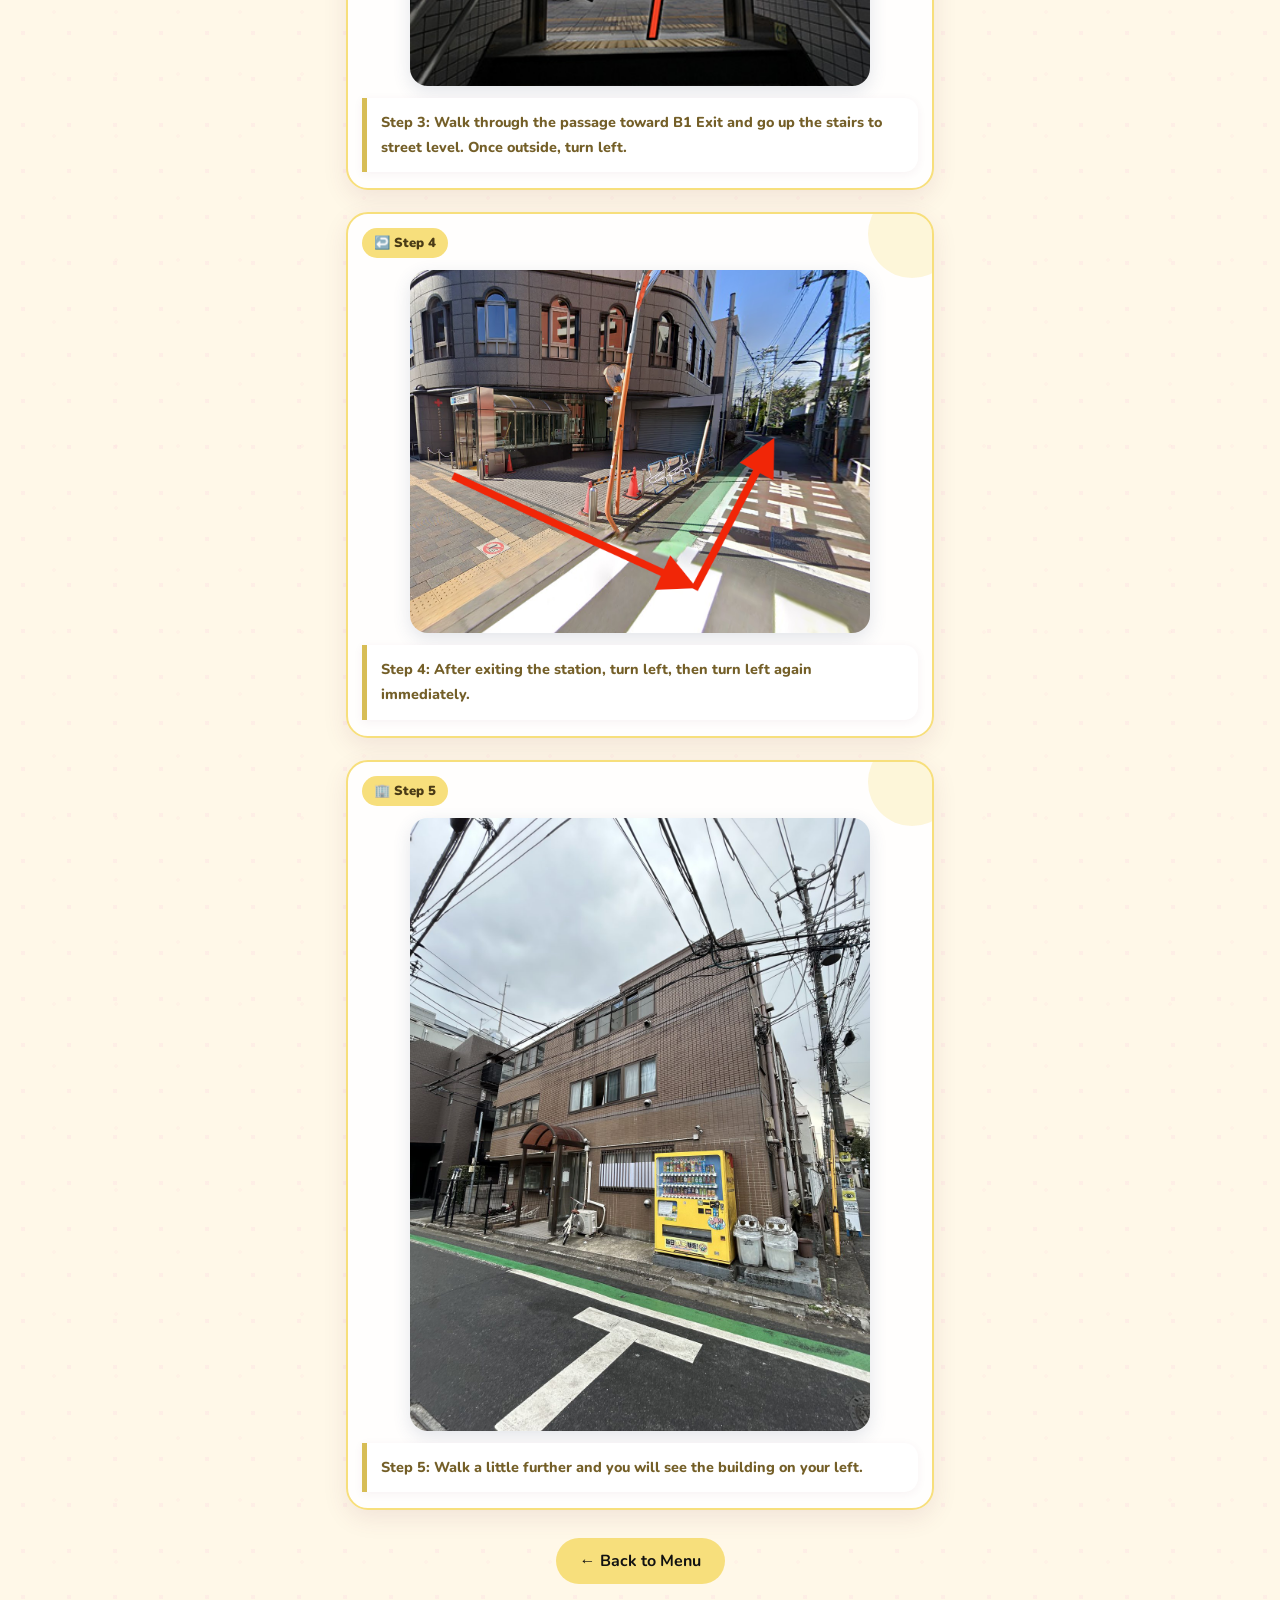
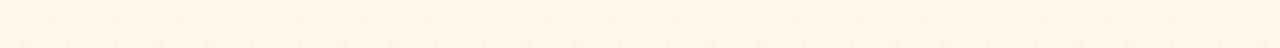
==== commit 87a40960: "Reorder access route steps" ====
--- a/access/index.html
+++ b/access/index.html
@@ -58,21 +58,21 @@
   </div>
 
   <div class="route-card">
-    <div class="route-step-label">↩️ Step 2</div>
-    <img src="[data-uri]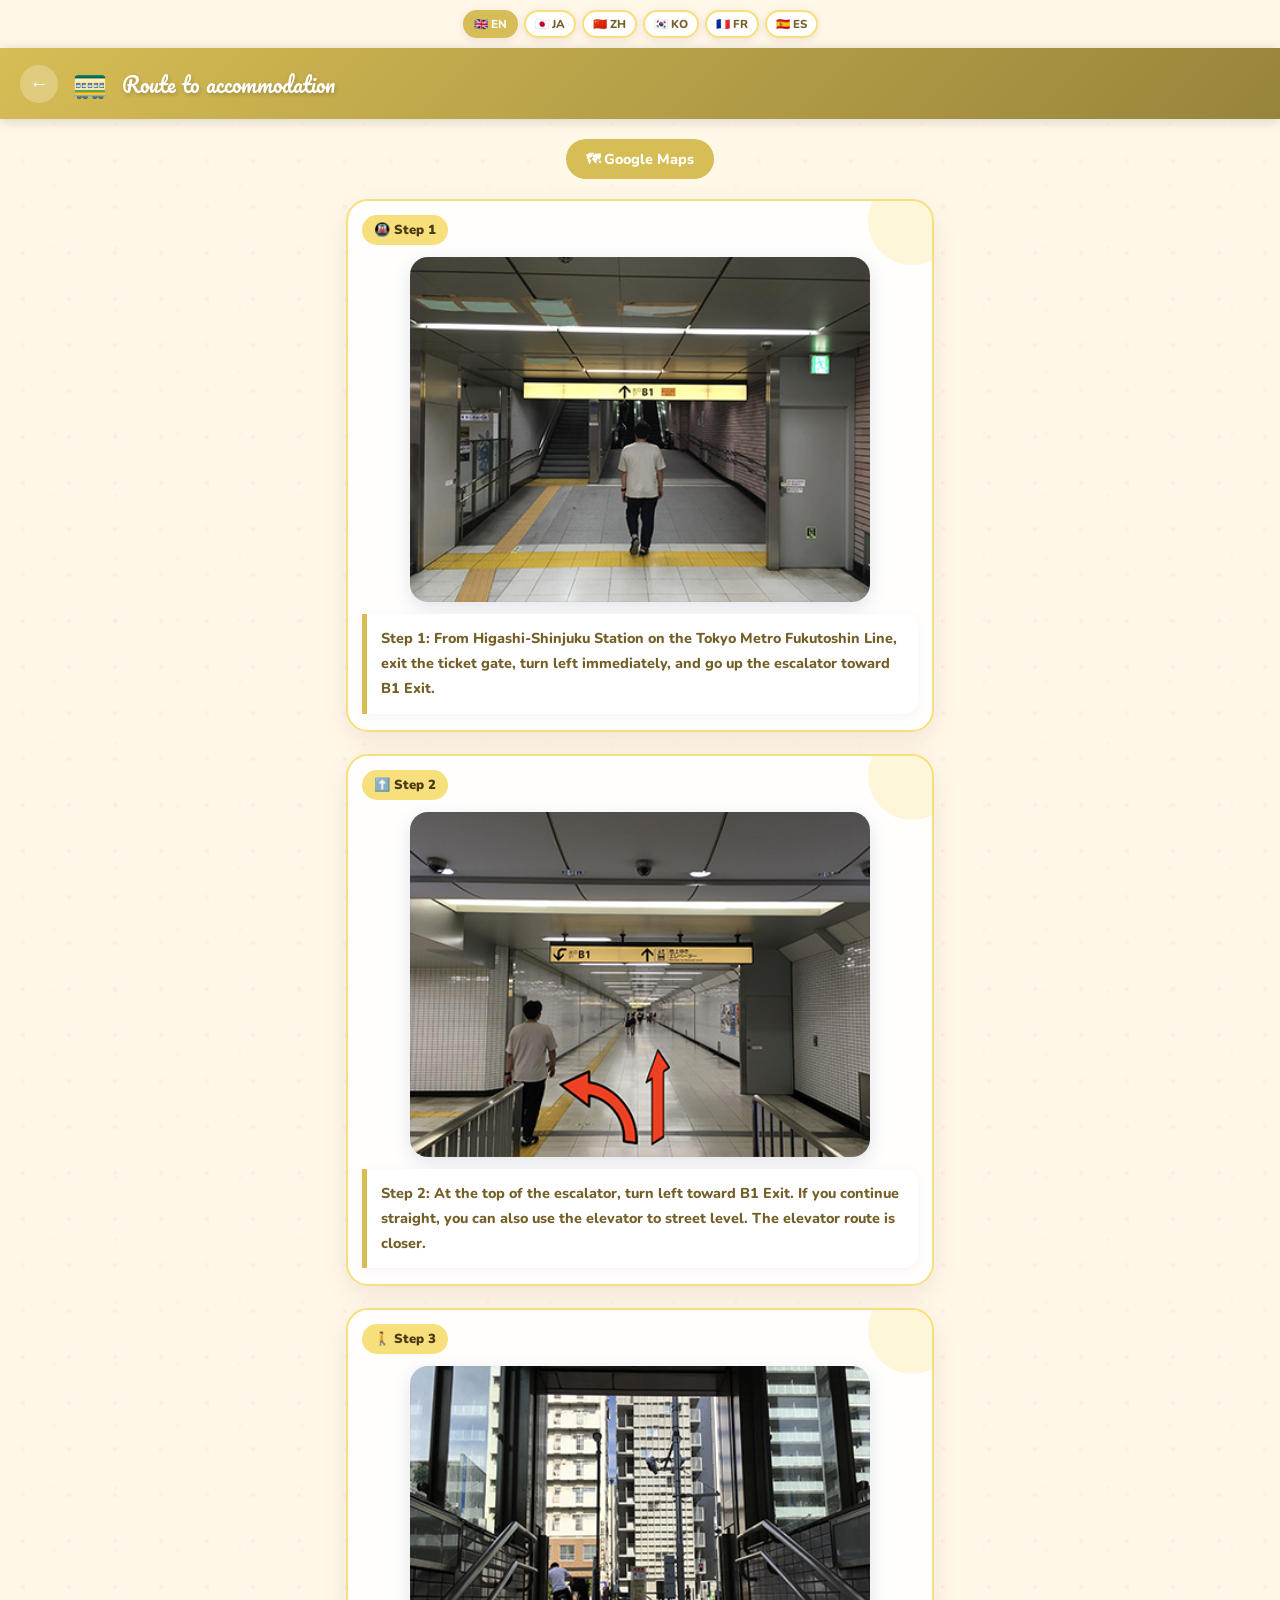
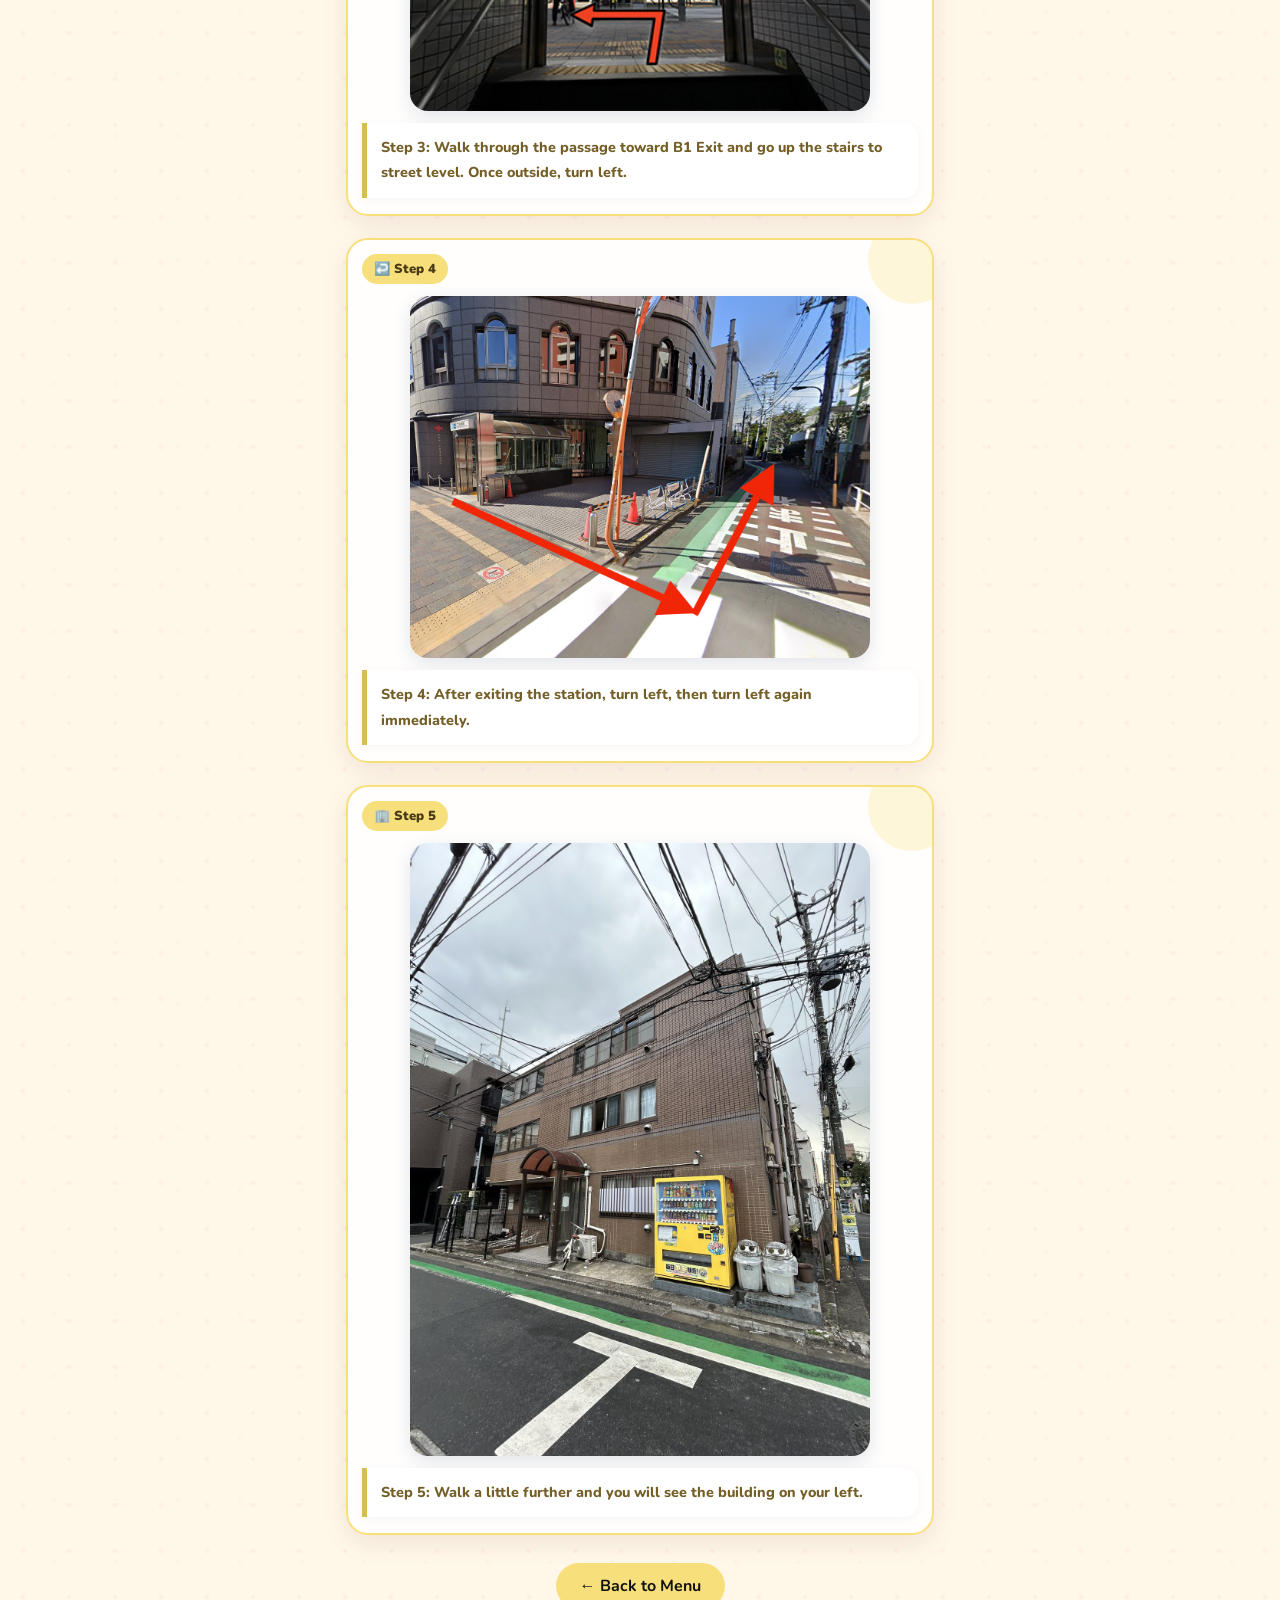
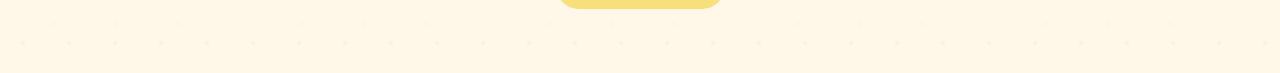
==== commit 6e05906c: "Clarify Fukutoshin Higashi-Shinjuku access" ====
--- a/access/index.html
+++ b/access/index.html
@@ -54,7 +54,7 @@
   <div class="route-card">
     <div class="route-step-label">🚇 Step 1</div>
     <img src="./assets/higashi-shinjuku-route-2.jpg" class="route-img" alt="Higashi-Shinjuku route step 1">
-    <p class="step-caption" data-i18n="step1">Step 1: After exiting the ticket gate, turn left immediately and go up the escalator toward B1 Exit.</p>
+    <p class="step-caption" data-i18n="step1">Step 1: From Higashi-Shinjuku Station on the Tokyo Metro Fukutoshin Line, exit the ticket gate, turn left immediately, and go up the escalator toward B1 Exit.</p>
   </div>
 
   <div class="route-card">
@@ -87,12 +87,12 @@
 </div>
 <script>
 const S={
-  'en':{pageTitle:'Route to accommodation',mapLink:'🗺 Google Maps',backToMenu:'← Back to Menu',step1:'Step 1: After exiting the ticket gate, turn left immediately and go up the escalator toward B1 Exit.',step2:'Step 2: At the top of the escalator, turn left toward B1 Exit. If you continue straight, you can also use the elevator to street level. The elevator route is closer.',step3:'Step 3: Walk through the passage toward B1 Exit and go up the stairs to street level. Once outside, turn left.',step4:'Step 4: After exiting the station, turn left, then turn left again immediately.'},
-  'ja':{pageTitle:'宿泊施設までのルート',mapLink:'🗺 Google Maps',backToMenu:'← メニューへ戻る',step1:'1. 改札を出てすぐ左へ曲がり、B1出口へのエスカレーターを上ってください。',step2:'2. エスカレーターを上がり左に曲がるとB1出口へ向かいます。そのまままっすぐ進むと地上ゆきエレベーターへ向かいます。エレベーターをご利用いただいた方が近いです。',step3:'3. B1出口へ向かう通路を進み、階段をあがると地上へ出ます。そのまま左に曲がってください。',step4:'4. 駅を出たら左に行き、またすぐ左に曲がります。'},
-  'zh':{pageTitle:'前往住宿的路线',mapLink:'🗺 Google Maps',backToMenu:'← 返回菜单',step1:'步骤1：出检票口后马上向左转，乘坐前往B1出口的扶梯上楼。',step2:'步骤2：上扶梯后向左转前往B1出口。继续直走也可以到达通往地面的电梯，乘坐电梯会更近。',step3:'步骤3：沿着通道前往B1出口，上楼梯到地面。到达地面后向左转。',step4:'步骤4：出站后向左走，然后马上再向左转。'},
-  'ko':{pageTitle:'숙소까지 가는 길',mapLink:'🗺 Google Maps',backToMenu:'← 메뉴로 돌아가기',step1:'1단계: 개찰구를 나와 바로 왼쪽으로 돌아 B1 출구 방면 에스컬레이터를 올라가세요.',step2:'2단계: 에스컬레이터를 올라간 뒤 왼쪽으로 돌면 B1 출구 방향입니다. 그대로 직진하면 지상행 엘리베이터도 이용할 수 있으며, 엘리베이터 이용이 더 가깝습니다.',step3:'3단계: B1 출구 방향 통로를 따라가 계단을 올라 지상으로 나옵니다. 밖으로 나오면 그대로 왼쪽으로 돌아주세요.',step4:'4단계: 역을 나오면 왼쪽으로 가고, 바로 다시 왼쪽으로 도세요.'},
-  'fr':{pageTitle:'Itineraire vers le logement',mapLink:'🗺 Google Maps',backToMenu:'← Retour au menu',step1:'Etape 1 : Apres les portiques, tournez immediatement a gauche et prenez l escalator vers la sortie B1.',step2:'Etape 2 : En haut de l escalator, tournez a gauche vers la sortie B1. En allant tout droit, vous pouvez aussi prendre l ascenseur vers la rue. L ascenseur est plus proche.',step3:'Etape 3 : Avancez dans le passage vers la sortie B1 et montez les escaliers jusqu a la rue. Une fois dehors, tournez a gauche.',step4:'Etape 4 : Apres etre sorti de la station, allez a gauche, puis tournez encore a gauche immediatement.'},
-  'es':{pageTitle:'Ruta al alojamiento',mapLink:'🗺 Google Maps',backToMenu:'← Volver al menú',step1:'Paso 1: Al salir por las puertas de billetes, gire inmediatamente a la izquierda y suba por la escalera mecanica hacia la salida B1.',step2:'Paso 2: Al subir la escalera mecanica, gire a la izquierda hacia la salida B1. Si sigue recto, tambien puede ir al ascensor hacia la calle. El ascensor es mas cercano.',step3:'Paso 3: Avance por el pasillo hacia la salida B1 y suba las escaleras hasta la calle. Al salir, gire a la izquierda.',step4:'Paso 4: Al salir de la estacion, vaya a la izquierda y luego gire de nuevo a la izquierda inmediatamente.'}
+  'en':{pageTitle:'Route to accommodation',mapLink:'🗺 Google Maps',backToMenu:'← Back to Menu',step1:'Step 1: From Higashi-Shinjuku Station on the Tokyo Metro Fukutoshin Line, exit the ticket gate, turn left immediately, and go up the escalator toward B1 Exit.',step2:'Step 2: At the top of the escalator, turn left toward B1 Exit. If you continue straight, you can also use the elevator to street level. The elevator route is closer.',step3:'Step 3: Walk through the passage toward B1 Exit and go up the stairs to street level. Once outside, turn left.',step4:'Step 4: After exiting the station, turn left, then turn left again immediately.'},
+  'ja':{pageTitle:'宿泊施設までのルート',mapLink:'🗺 Google Maps',backToMenu:'← メニューへ戻る',step1:'1. 東京メトロ副都心線 東新宿駅からのルートです。改札を出てすぐ左へ曲がり、B1出口へのエスカレーターを上ってください。',step2:'2. エスカレーターを上がり左に曲がるとB1出口へ向かいます。そのまままっすぐ進むと地上ゆきエレベーターへ向かいます。エレベーターをご利用いただいた方が近いです。',step3:'3. B1出口へ向かう通路を進み、階段をあがると地上へ出ます。そのまま左に曲がってください。',step4:'4. 駅を出たら左に行き、またすぐ左に曲がります。'},
+  'zh':{pageTitle:'前往住宿的路线',mapLink:'🗺 Google Maps',backToMenu:'← 返回菜单',step1:'步骤1：从东京Metro副都心线东新宿站出发。出检票口后马上向左转，乘坐前往B1出口的扶梯上楼。',step2:'步骤2：上扶梯后向左转前往B1出口。继续直走也可以到达通往地面的电梯，乘坐电梯会更近。',step3:'步骤3：沿着通道前往B1出口，上楼梯到地面。到达地面后向左转。',step4:'步骤4：出站后向左走，然后马上再向左转。'},
+  'ko':{pageTitle:'숙소까지 가는 길',mapLink:'🗺 Google Maps',backToMenu:'← 메뉴로 돌아가기',step1:'1단계: 도쿄메트로 후쿠토신선 히가시신주쿠역에서 시작합니다. 개찰구를 나와 바로 왼쪽으로 돌아 B1 출구 방면 에스컬레이터를 올라가세요.',step2:'2단계: 에스컬레이터를 올라간 뒤 왼쪽으로 돌면 B1 출구 방향입니다. 그대로 직진하면 지상행 엘리베이터도 이용할 수 있으며, 엘리베이터 이용이 더 가깝습니다.',step3:'3단계: B1 출구 방향 통로를 따라가 계단을 올라 지상으로 나옵니다. 밖으로 나오면 그대로 왼쪽으로 돌아주세요.',step4:'4단계: 역을 나오면 왼쪽으로 가고, 바로 다시 왼쪽으로 도세요.'},
+  'fr':{pageTitle:'Itineraire vers le logement',mapLink:'🗺 Google Maps',backToMenu:'← Retour au menu',step1:'Etape 1 : Depuis la station Higashi-Shinjuku de la ligne Tokyo Metro Fukutoshin, sortez des portiques, tournez immediatement a gauche et prenez l escalator vers la sortie B1.',step2:'Etape 2 : En haut de l escalator, tournez a gauche vers la sortie B1. En allant tout droit, vous pouvez aussi prendre l ascenseur vers la rue. L ascenseur est plus proche.',step3:'Etape 3 : Avancez dans le passage vers la sortie B1 et montez les escaliers jusqu a la rue. Une fois dehors, tournez a gauche.',step4:'Etape 4 : Apres etre sorti de la station, allez a gauche, puis tournez encore a gauche immediatement.'},
+  'es':{pageTitle:'Ruta al alojamiento',mapLink:'🗺 Google Maps',backToMenu:'← Volver al menú',step1:'Paso 1: Desde la estacion Higashi-Shinjuku de la linea Tokyo Metro Fukutoshin, salga por las puertas de billetes, gire inmediatamente a la izquierda y suba por la escalera mecanica hacia la salida B1.',step2:'Paso 2: Al subir la escalera mecanica, gire a la izquierda hacia la salida B1. Si sigue recto, tambien puede ir al ascensor hacia la calle. El ascensor es mas cercano.',step3:'Paso 3: Avance por el pasillo hacia la salida B1 y suba las escaleras hasta la calle. Al salir, gire a la izquierda.',step4:'Paso 4: Al salir de la estacion, vaya a la izquierda y luego gire de nuevo a la izquierda inmediatamente.'}
 };
 function setLang(l,btn){document.querySelectorAll('.lang-btn').forEach(b=>b.classList.remove('active'));btn.classList.add('active');const t=S[l];if(!t)return;document.querySelectorAll('[data-i18n]').forEach(el=>{const k=el.getAttribute('data-i18n');if(k in t)el.textContent=t[k];});}
 setLang('en',document.querySelector('.lang-btn.active'));
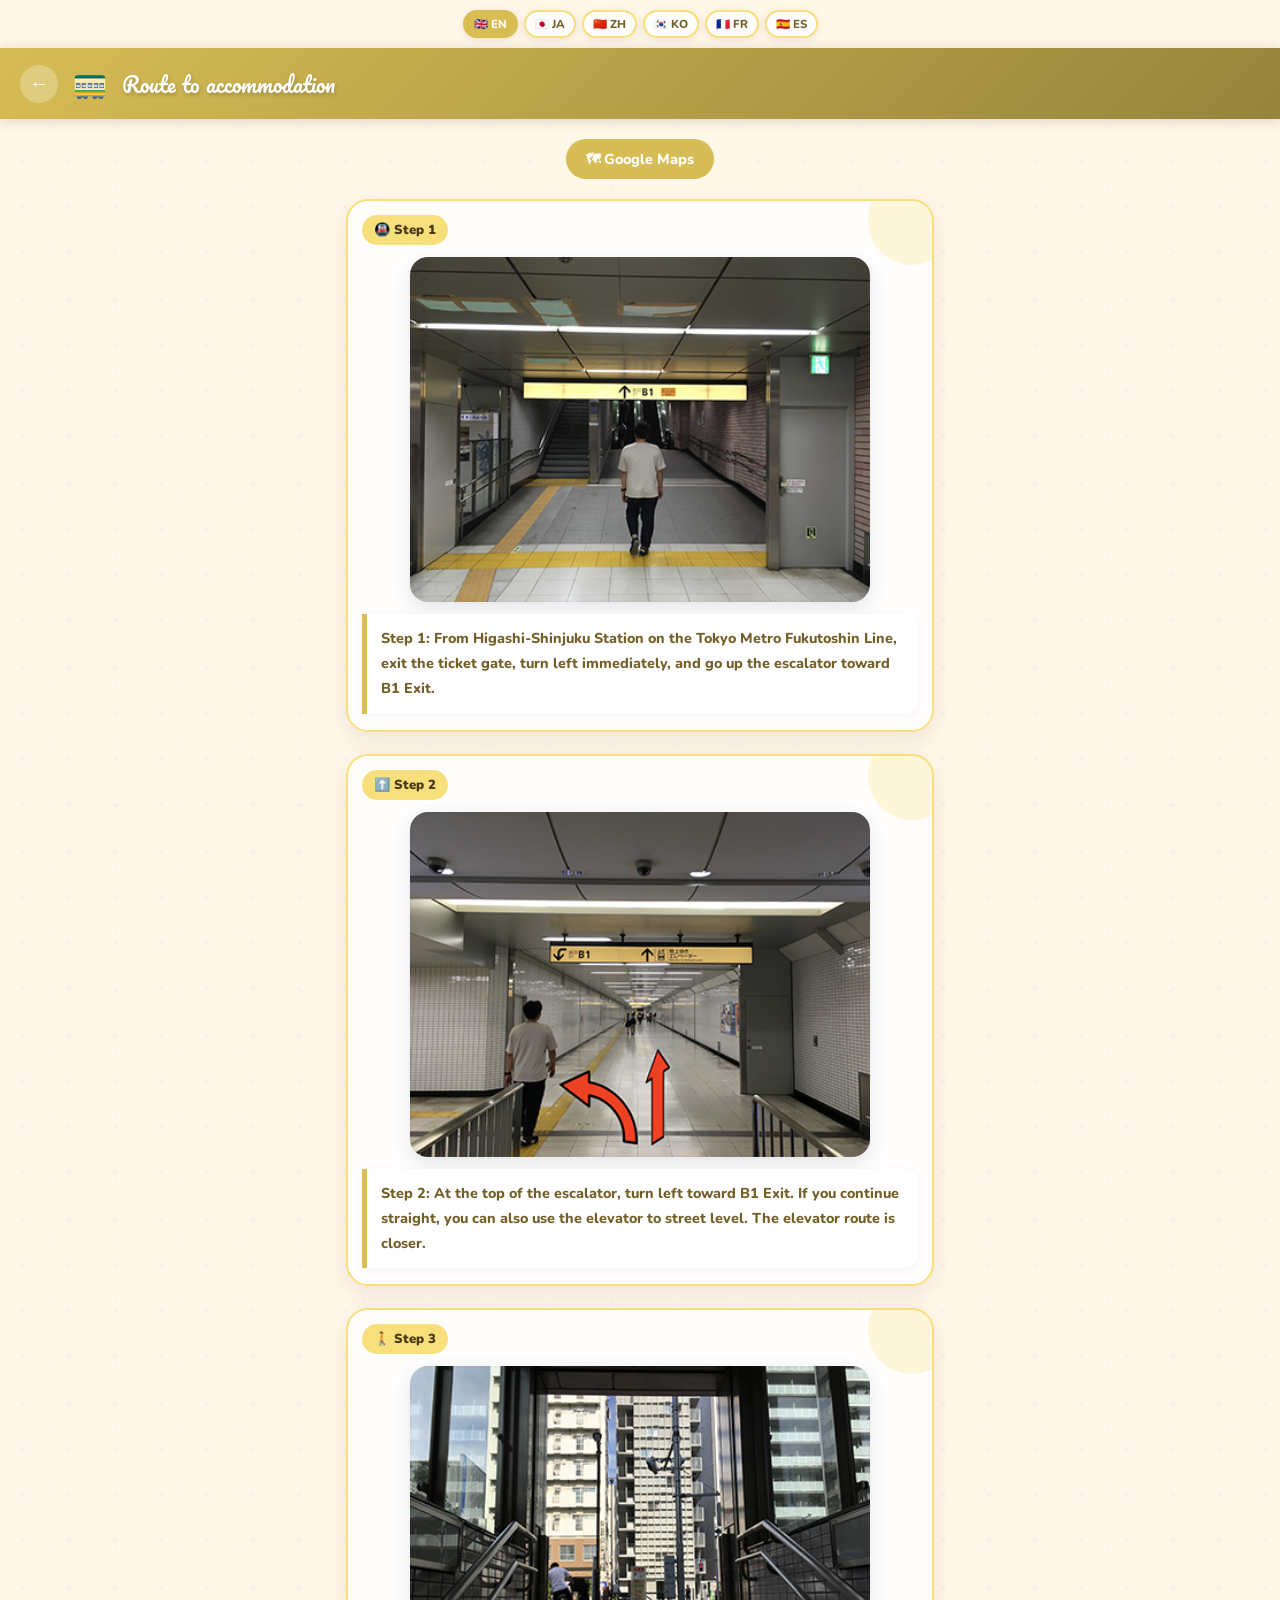
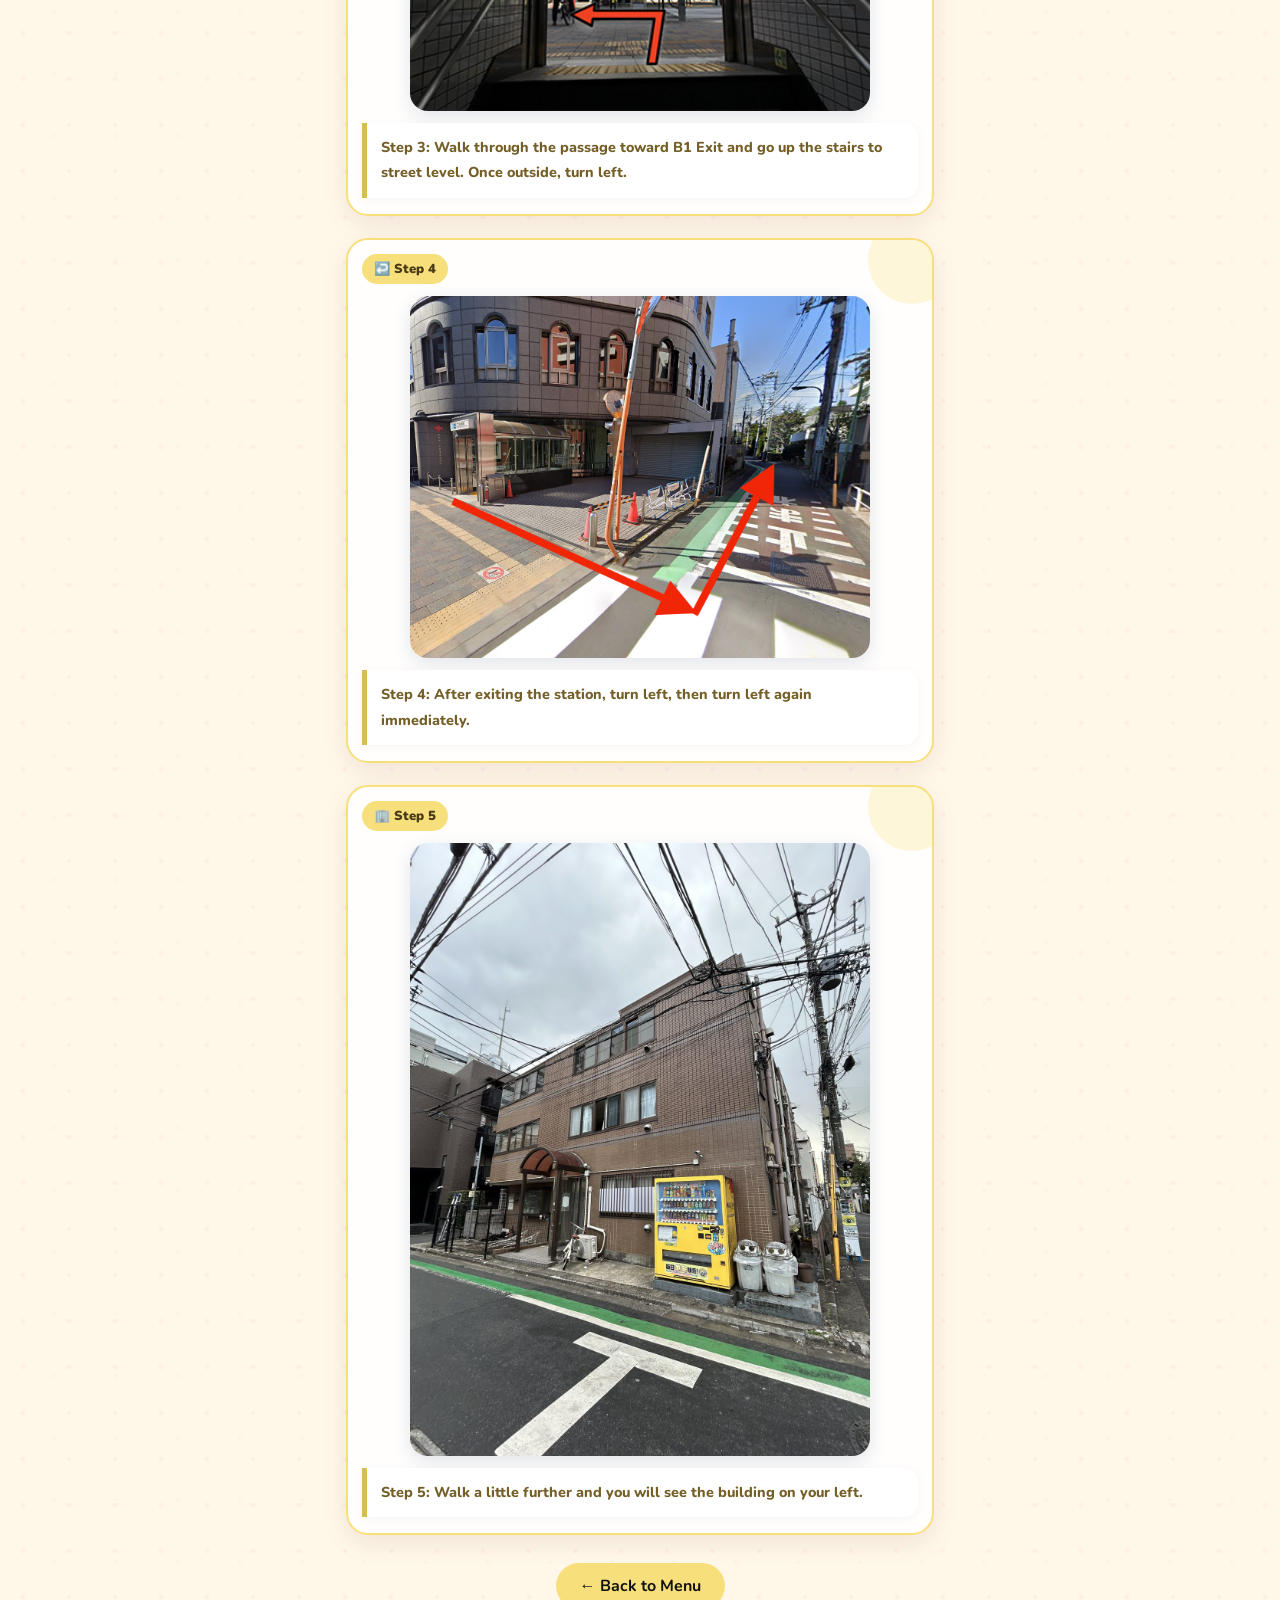
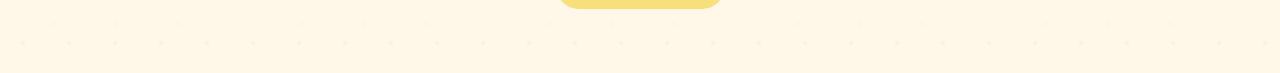
==== commit 156fed2c: "feat(i18n): centralize 6-language i18n with shared assets; persist language; browser default; remove" ====
--- a/access/index.html
+++ b/access/index.html
@@ -6,6 +6,7 @@
 <meta name="viewport" content="width=device-width, initial-scale=1.0">
 <title>Access — Maison Notle 103</title>
 <link href="https://fonts.googleapis.com/css2?family=Nunito:wght@600;700;800;900&family=Pacifico&display=swap" rel="stylesheet">
+<link rel="stylesheet" href="../assets/i18n.css">
 <style>
   :root{--accent:#d7bd55;--accent-light:#f7df7c;--cream:#fff8e8;--text-dark:#4a3b16;--text-mid:#745f28;}
   *{box-sizing:border-box;margin:0;padding:0;}
@@ -49,7 +50,7 @@
   <div class="top-title">Route to accommodation</div>
 </div>
 <div class="content">
-  <a class="map-link" href="https://maps.app.goo.gl/1h2nFA9giaqgtpFe7" target="_blank" data-i18n="mapLink">🗺 Google Maps</a>
+  <a class="map-link" href="https://maps.google.com/?q=東京都新宿区大久保1-1-35+メゾンノトル東新宿" target="_blank" data-i18n="mapLink">🗺 Google Maps</a>
 
   <div class="route-card">
     <div class="route-step-label">🚇 Step 1</div>
@@ -94,9 +95,9 @@
   'fr':{pageTitle:'Itineraire vers le logement',mapLink:'🗺 Google Maps',backToMenu:'← Retour au menu',step1:'Etape 1 : Depuis la station Higashi-Shinjuku de la ligne Tokyo Metro Fukutoshin, sortez des portiques, tournez immediatement a gauche et prenez l escalator vers la sortie B1.',step2:'Etape 2 : En haut de l escalator, tournez a gauche vers la sortie B1. En allant tout droit, vous pouvez aussi prendre l ascenseur vers la rue. L ascenseur est plus proche.',step3:'Etape 3 : Avancez dans le passage vers la sortie B1 et montez les escaliers jusqu a la rue. Une fois dehors, tournez a gauche.',step4:'Etape 4 : Apres etre sorti de la station, allez a gauche, puis tournez encore a gauche immediatement.'},
   'es':{pageTitle:'Ruta al alojamiento',mapLink:'🗺 Google Maps',backToMenu:'← Volver al menú',step1:'Paso 1: Desde la estacion Higashi-Shinjuku de la linea Tokyo Metro Fukutoshin, salga por las puertas de billetes, gire inmediatamente a la izquierda y suba por la escalera mecanica hacia la salida B1.',step2:'Paso 2: Al subir la escalera mecanica, gire a la izquierda hacia la salida B1. Si sigue recto, tambien puede ir al ascensor hacia la calle. El ascensor es mas cercano.',step3:'Paso 3: Avance por el pasillo hacia la salida B1 y suba las escaleras hasta la calle. Al salir, gire a la izquierda.',step4:'Paso 4: Al salir de la estacion, vaya a la izquierda y luego gire de nuevo a la izquierda inmediatamente.'}
 };
-function setLang(l,btn){document.querySelectorAll('.lang-btn').forEach(b=>b.classList.remove('active'));btn.classList.add('active');const t=S[l];if(!t)return;document.querySelectorAll('[data-i18n]').forEach(el=>{const k=el.getAttribute('data-i18n');if(k in t)el.textContent=t[k];});}
-setLang('en',document.querySelector('.lang-btn.active'));
+// Translations are applied by assets/i18n.js
 </script>
+<script src="../assets/i18n.js" defer></script>
   <script src="../assets/cute-pack.js" defer></script>
 </body>
 </html>
--- a/assets/i18n.css
+++ b/assets/i18n.css
@@ -0,0 +1,16 @@
+/* Minimal shared styles for language switchers across pages.
+   Intentionally light to avoid overriding page-specific designs. */
+
+.lang-btn {
+  -webkit-tap-highlight-color: transparent;
+  touch-action: manipulation;
+}
+
+.lang-btn.active {
+  filter: saturate(1.02);
+}
+
+/* Support both switcher placements already used in pages */
+.lang-switcher, .lang-bar {
+  /* no-op by default; pages define their own layout */
+}
